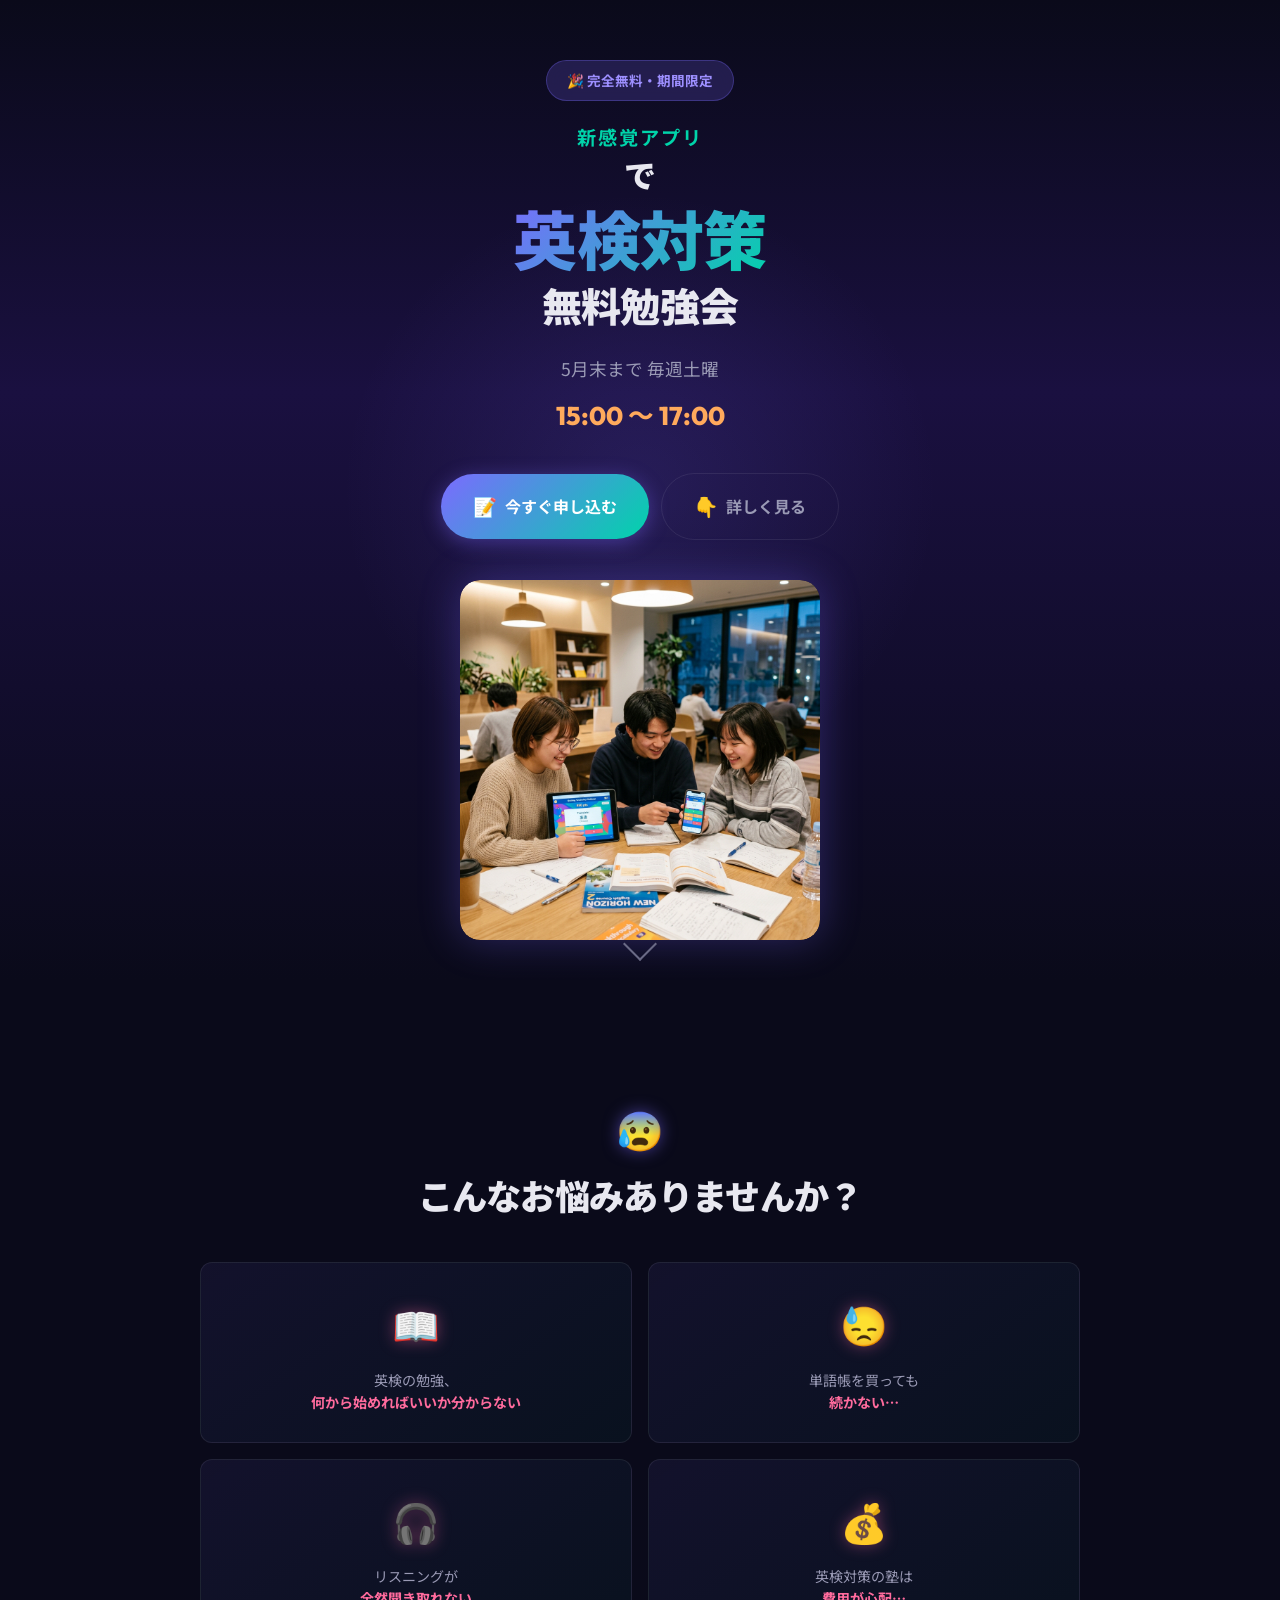
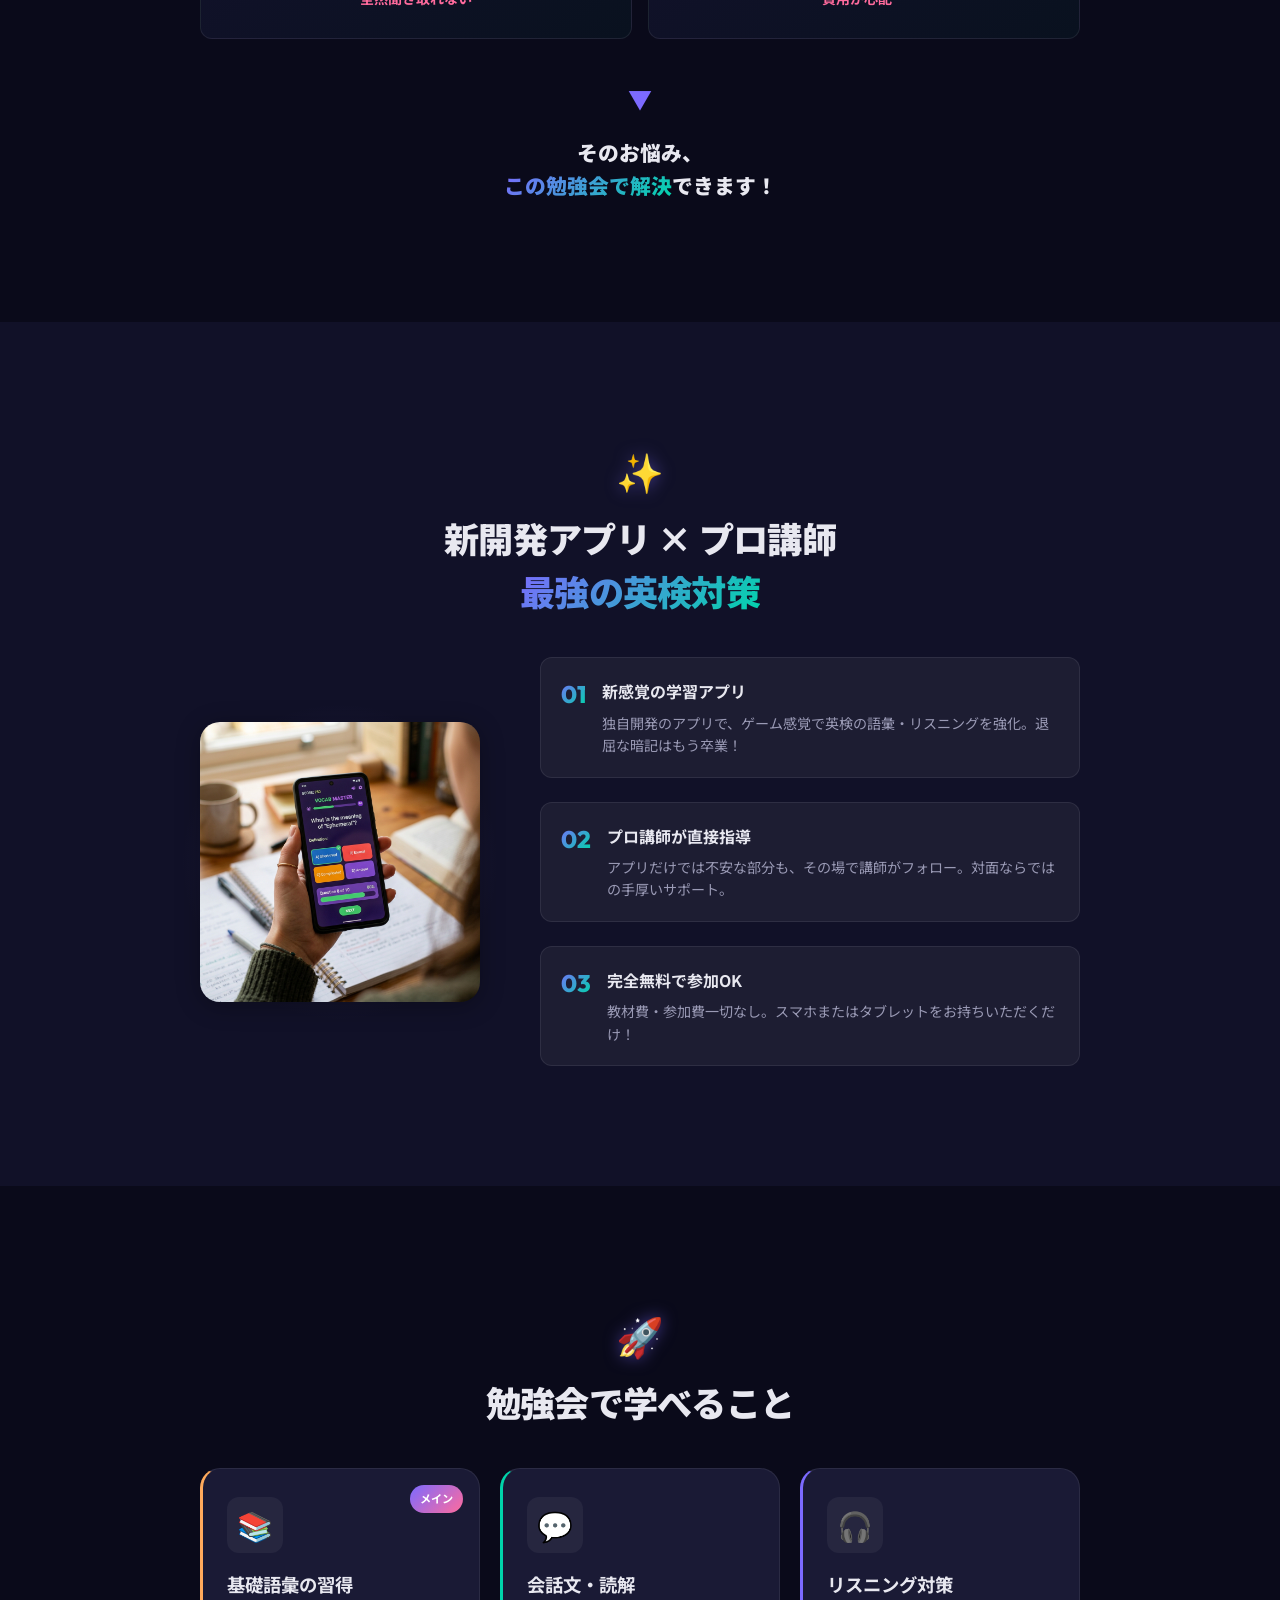
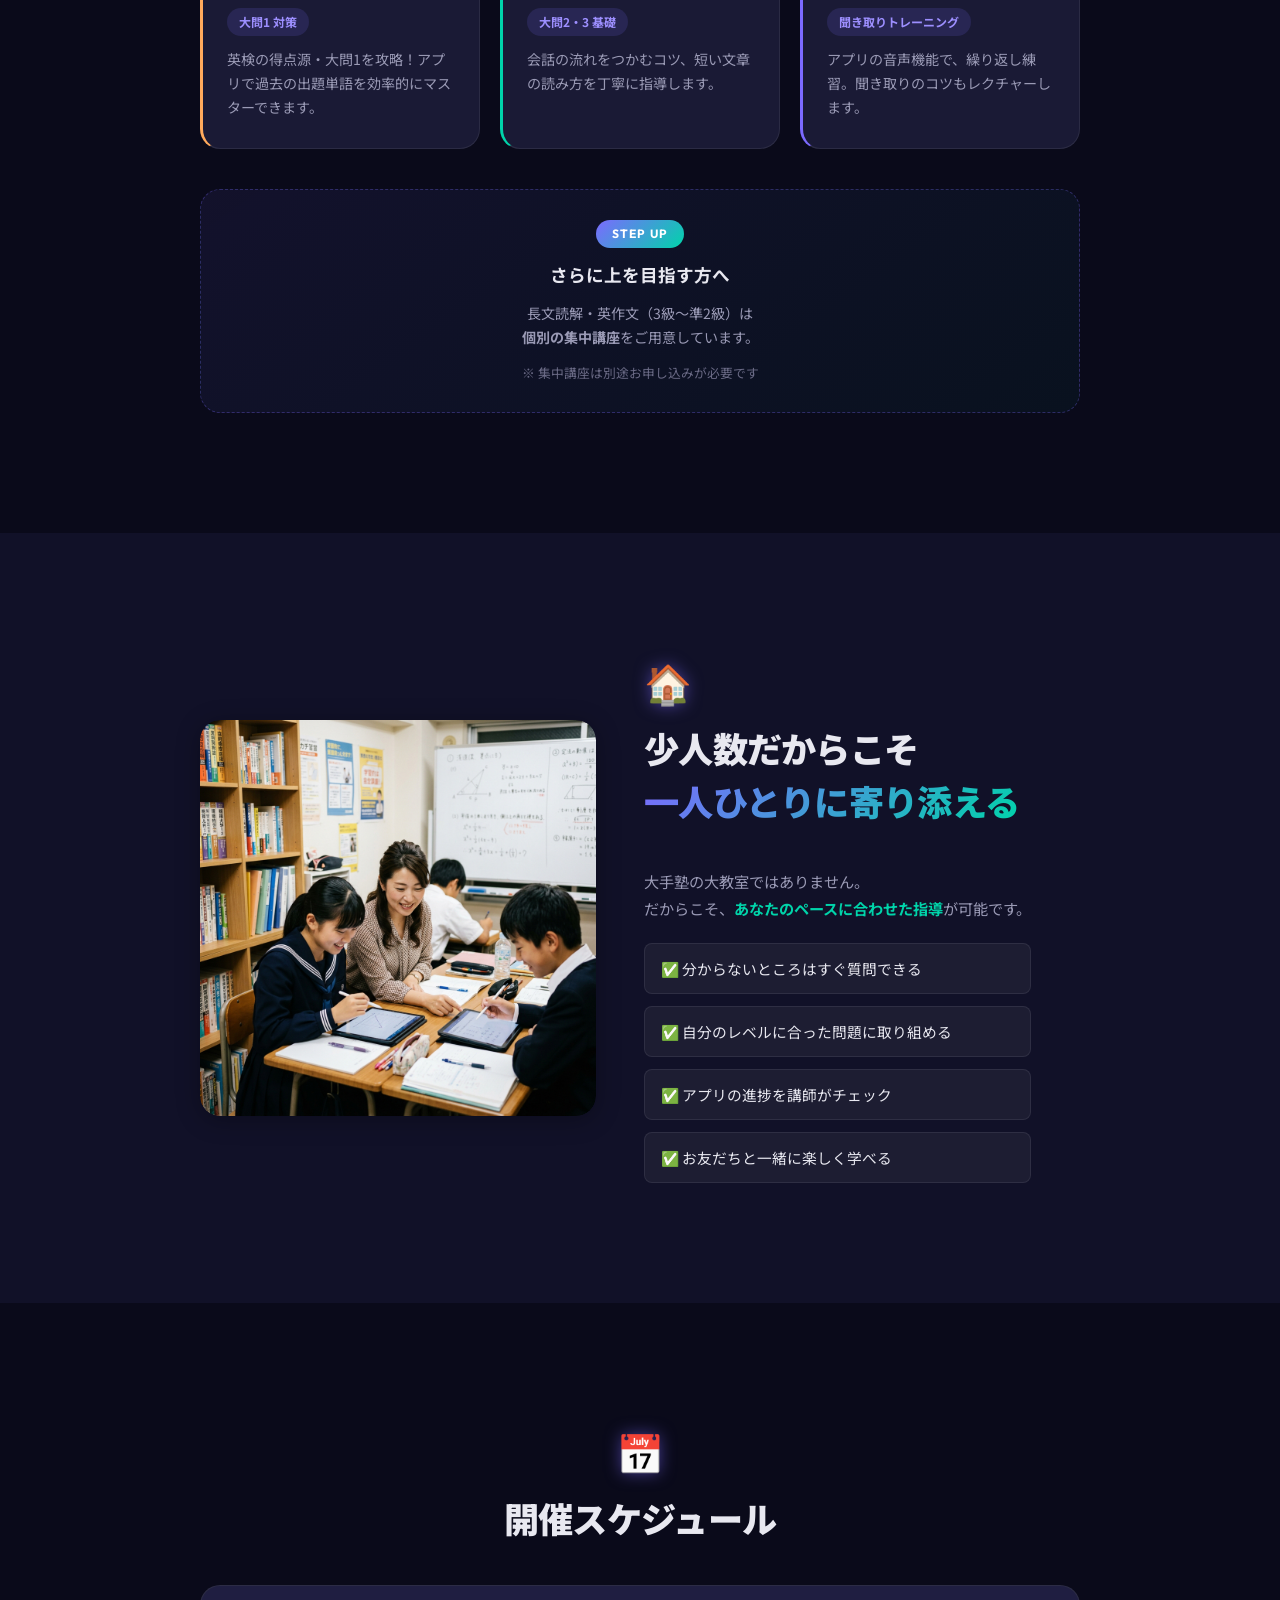
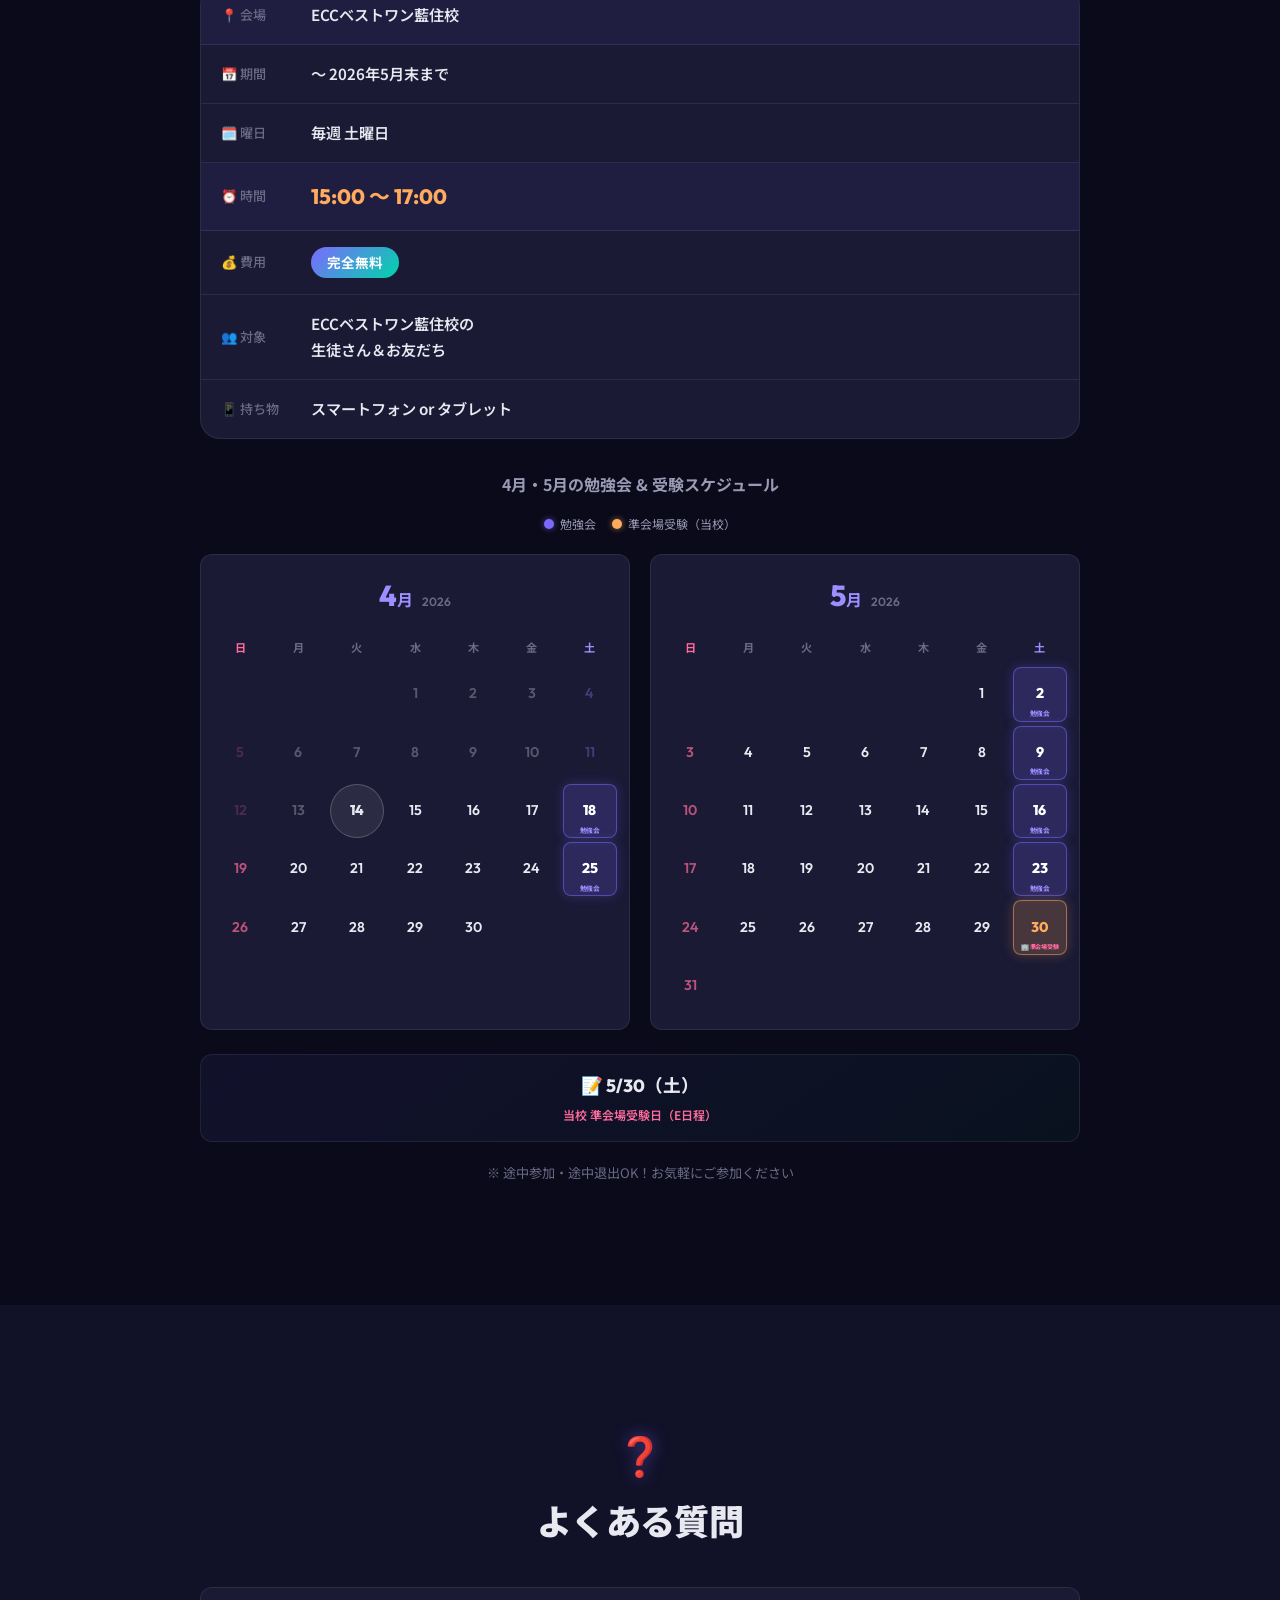
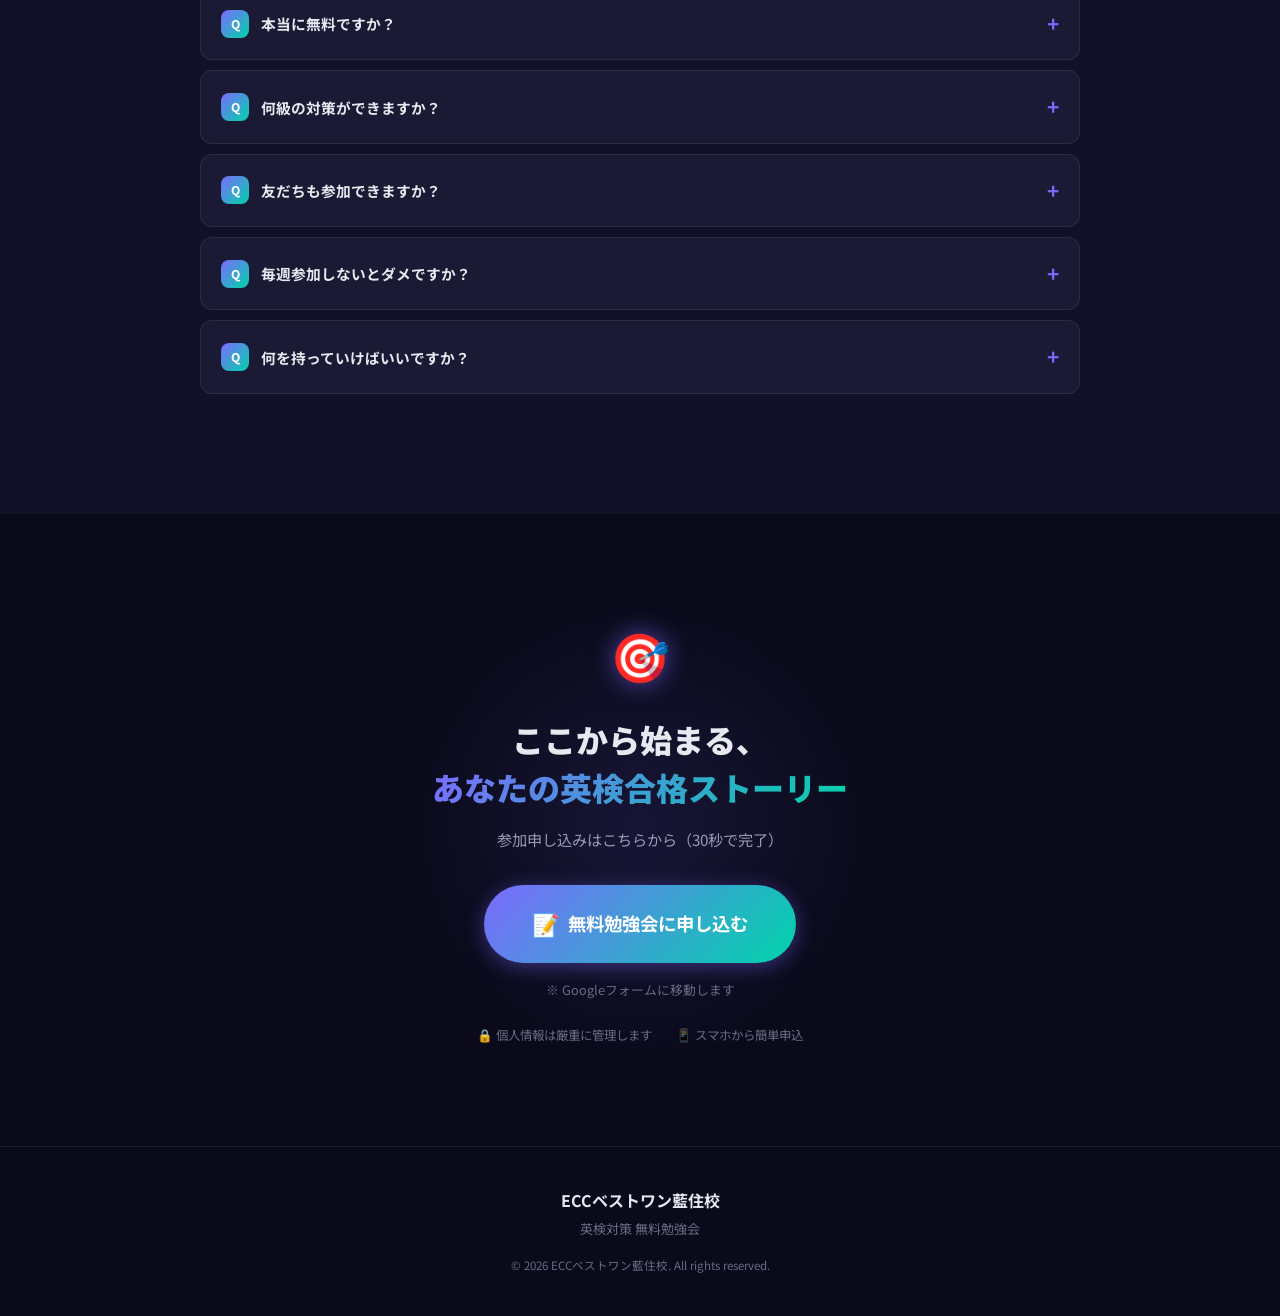
==== index.html @ 1dc9da8b "Add files via upload" ====
<!DOCTYPE html>
<html lang="ja">
<head>
    <meta charset="UTF-8">
    <meta name="viewport" content="width=device-width, initial-scale=1.0">
    <title>英検対策 無料勉強会｜ECCベストワン藍住校</title>
    <meta name="description" content="新感覚アプリで英検対策！5月末まで毎週土曜15:00〜17:00、完全無料の勉強会を開催。ECCベストワン藍住校の生徒さん＆お友だち対象。">
    <link rel="preconnect" href="https://fonts.googleapis.com">
    <link rel="preconnect" href="https://fonts.gstatic.com" crossorigin>
    <link href="https://fonts.googleapis.com/css2?family=Noto+Sans+JP:wght@400;500;700;900&family=Outfit:wght@400;600;700;800&display=swap" rel="stylesheet">
    <link rel="stylesheet" href="style.css">
</head>
<body>
    <!-- Floating particles background -->
    <div class="particles" id="particles"></div>

    <!-- ===== HERO SECTION ===== -->
    <header class="hero" id="hero">
        <div class="hero__badge animate-fade-in">🎉 完全無料・期間限定</div>
        <h1 class="hero__title animate-fade-in-up">
            <span class="hero__title-accent">新感覚アプリ</span>で<br>
            <span class="hero__title-main">英検対策</span><br>
            <span class="hero__title-sub">無料勉強会</span>
        </h1>
        <p class="hero__subtitle animate-fade-in-up delay-1">
            5月末まで 毎週土曜<br>
            <span class="hero__time">15:00 〜 17:00</span>
        </p>
        <div class="hero__cta animate-fade-in-up delay-2">
            <a href="#apply" class="btn btn--primary btn--glow">
                <span class="btn__icon">📝</span>
                今すぐ申し込む
            </a>
            <a href="#about" class="btn btn--ghost">
                <span class="btn__icon">👇</span>
                詳しく見る
            </a>
        </div>
        <div class="hero__image animate-fade-in-up delay-3">
            <img src="images/hero.png" alt="英検対策勉強会のイメージ" loading="eager">
        </div>
        <div class="hero__scroll-hint">
            <div class="scroll-arrow"></div>
        </div>
    </header>

    <!-- ===== PAIN POINTS ===== -->
    <section class="pain" id="pain">
        <div class="container">
            <h2 class="section-title">
                <span class="section-title__emoji">😰</span>
                こんなお悩み<br class="sp-only">ありませんか？
            </h2>
            <div class="pain__grid">
                <div class="pain__card">
                    <div class="pain__icon">📖</div>
                    <p>英検の勉強、<br><strong>何から始めればいいか分からない</strong></p>
                </div>
                <div class="pain__card">
                    <div class="pain__icon">😓</div>
                    <p>単語帳を買っても<br><strong>続かない…</strong></p>
                </div>
                <div class="pain__card">
                    <div class="pain__icon">🎧</div>
                    <p>リスニングが<br><strong>全然聞き取れない</strong></p>
                </div>
                <div class="pain__card">
                    <div class="pain__icon">💰</div>
                    <p>英検対策の塾は<br><strong>費用が心配…</strong></p>
                </div>
            </div>
            <div class="pain__answer">
                <div class="pain__arrow">▼</div>
                <p class="pain__answer-text">
                    そのお悩み、<br>
                    <span class="gradient-text">この勉強会で解決</span>できます！
                </p>
            </div>
        </div>
    </section>

    <!-- ===== ABOUT ===== -->
    <section class="about" id="about">
        <div class="container">
            <h2 class="section-title">
                <span class="section-title__emoji">✨</span>
                新開発アプリ × プロ講師<br>
                <span class="section-title__accent">最強の英検対策</span>
            </h2>
            <div class="about__showcase">
                <div class="about__app-image">
                    <img src="images/app-mockup.png" alt="英検対策アプリの画面" loading="lazy">
                    <div class="about__app-glow"></div>
                </div>
                <div class="about__description">
                    <div class="about__point">
                        <div class="about__point-number">01</div>
                        <div>
                            <h3>新感覚の学習アプリ</h3>
                            <p>独自開発のアプリで、ゲーム感覚で英検の語彙・リスニングを強化。退屈な暗記はもう卒業！</p>
                        </div>
                    </div>
                    <div class="about__point">
                        <div class="about__point-number">02</div>
                        <div>
                            <h3>プロ講師が直接指導</h3>
                            <p>アプリだけでは不安な部分も、その場で講師がフォロー。対面ならではの手厚いサポート。</p>
                        </div>
                    </div>
                    <div class="about__point">
                        <div class="about__point-number">03</div>
                        <div>
                            <h3>完全無料で参加OK</h3>
                            <p>教材費・参加費一切なし。スマホまたはタブレットをお持ちいただくだけ！</p>
                        </div>
                    </div>
                </div>
            </div>
        </div>
    </section>

    <!-- ===== FEATURES ===== -->
    <section class="features" id="features">
        <div class="container">
            <h2 class="section-title">
                <span class="section-title__emoji">🚀</span>
                勉強会で学べること
            </h2>
            <div class="features__grid">
                <div class="feature-card feature-card--vocab">
                    <div class="feature-card__icon-wrap">
                        <div class="feature-card__icon">📚</div>
                    </div>
                    <h3 class="feature-card__title">基礎語彙の習得</h3>
                    <p class="feature-card__tag">大問1 対策</p>
                    <p class="feature-card__desc">英検の得点源・大問1を攻略！アプリで過去の出題単語を効率的にマスターできます。</p>
                    <div class="feature-card__badge">メイン</div>
                </div>
                <div class="feature-card feature-card--reading">
                    <div class="feature-card__icon-wrap">
                        <div class="feature-card__icon">💬</div>
                    </div>
                    <h3 class="feature-card__title">会話文・読解</h3>
                    <p class="feature-card__tag">大問2・3 基礎</p>
                    <p class="feature-card__desc">会話の流れをつかむコツ、短い文章の読み方を丁寧に指導します。</p>
                </div>
                <div class="feature-card feature-card--listening">
                    <div class="feature-card__icon-wrap">
                        <div class="feature-card__icon">🎧</div>
                    </div>
                    <h3 class="feature-card__title">リスニング対策</h3>
                    <p class="feature-card__tag">聞き取りトレーニング</p>
                    <p class="feature-card__desc">アプリの音声機能で、繰り返し練習。聞き取りのコツもレクチャーします。</p>
                </div>
            </div>

            <!-- 集中講座 -->
            <div class="features__advanced">
                <div class="features__advanced-inner">
                    <div class="features__advanced-badge">STEP UP</div>
                    <h3>さらに上を目指す方へ</h3>
                    <p>長文読解・英作文（3級〜準2級）は<br>
                    <strong>個別の集中講座</strong>をご用意しています。</p>
                    <p class="features__advanced-note">※ 集中講座は別途お申し込みが必要です</p>
                </div>
            </div>
        </div>
    </section>

    <!-- ===== CLASSROOM ===== -->
    <section class="classroom" id="classroom">
        <div class="container">
            <div class="classroom__inner">
                <div class="classroom__image">
                    <img src="images/classroom.png" alt="教室のイメージ" loading="lazy">
                </div>
                <div class="classroom__content">
                    <h2 class="section-title section-title--left">
                        <span class="section-title__emoji">🏠</span>
                        少人数だからこそ<br>
                        <span class="section-title__accent">一人ひとりに寄り添える</span>
                    </h2>
                    <p class="classroom__text">
                        大手塾の大教室ではありません。<br>
                        だからこそ、<strong>あなたのペースに合わせた指導</strong>が可能です。
                    </p>
                    <ul class="classroom__list">
                        <li>✅ 分からないところはすぐ質問できる</li>
                        <li>✅ 自分のレベルに合った問題に取り組める</li>
                        <li>✅ アプリの進捗を講師がチェック</li>
                        <li>✅ お友だちと一緒に楽しく学べる</li>
                    </ul>
                </div>
            </div>
        </div>
    </section>

    <!-- ===== SCHEDULE ===== -->
    <section class="schedule" id="schedule">
        <div class="container">
            <h2 class="section-title">
                <span class="section-title__emoji">📅</span>
                開催スケジュール
            </h2>
            <div class="schedule__card">
                <div class="schedule__row schedule__row--highlight">
                    <div class="schedule__label">📍 会場</div>
                    <div class="schedule__value">ECCベストワン藍住校</div>
                </div>
                <div class="schedule__row">
                    <div class="schedule__label">📅 期間</div>
                    <div class="schedule__value">〜 2026年5月末まで</div>
                </div>
                <div class="schedule__row">
                    <div class="schedule__label">🗓️ 曜日</div>
                    <div class="schedule__value">毎週 土曜日</div>
                </div>
                <div class="schedule__row schedule__row--highlight">
                    <div class="schedule__label">⏰ 時間</div>
                    <div class="schedule__value schedule__value--big">15:00 〜 17:00</div>
                </div>
                <div class="schedule__row">
                    <div class="schedule__label">💰 費用</div>
                    <div class="schedule__value">
                        <span class="schedule__free">完全無料</span>
                    </div>
                </div>
                <div class="schedule__row">
                    <div class="schedule__label">👥 対象</div>
                    <div class="schedule__value">ECCベストワン藍住校の<br>生徒さん＆お友だち</div>
                </div>
                <div class="schedule__row">
                    <div class="schedule__label">📱 持ち物</div>
                    <div class="schedule__value">スマートフォン or タブレット</div>
                </div>
            </div>

            <!-- Calendar visual - Full calendar -->
            <div class="schedule__calendar">
                <h3 class="schedule__calendar-title">4月・5月の勉強会 & 受験スケジュール</h3>

                <!-- Legend -->
                <div class="cal-legend">
                    <span class="cal-legend__item"><span class="cal-legend__dot cal-legend__dot--session"></span>勉強会</span>
                    <span class="cal-legend__item"><span class="cal-legend__dot cal-legend__dot--exam-venue"></span>準会場受験（当校）</span>
                </div>

                <div class="schedule__months">
                    <!-- ===== APRIL 2026 ===== (Starts on Wednesday) -->
                    <div class="schedule__month">
                        <div class="schedule__month-name">4<span class="schedule__month-sub">月</span> <span class="schedule__month-year">2026</span></div>
                        <div class="cal-grid">
                            <div class="cal-head cal-head--sun">日</div>
                            <div class="cal-head">月</div>
                            <div class="cal-head">火</div>
                            <div class="cal-head">水</div>
                            <div class="cal-head">木</div>
                            <div class="cal-head">金</div>
                            <div class="cal-head cal-head--sat">土</div>
                            <!-- Row 1: starts Wed -->
                            <div class="cal-day cal-day--empty"></div>
                            <div class="cal-day cal-day--empty"></div>
                            <div class="cal-day cal-day--empty"></div>
                            <div class="cal-day cal-day--past">1</div>
                            <div class="cal-day cal-day--past">2</div>
                            <div class="cal-day cal-day--past">3</div>
                            <div class="cal-day cal-day--sat cal-day--past">4</div>
                            <!-- Row 2 -->
                            <div class="cal-day cal-day--sun cal-day--past">5</div>
                            <div class="cal-day cal-day--past">6</div>
                            <div class="cal-day cal-day--past">7</div>
                            <div class="cal-day cal-day--past">8</div>
                            <div class="cal-day cal-day--past">9</div>
                            <div class="cal-day cal-day--past">10</div>
                            <div class="cal-day cal-day--sat cal-day--past">11</div>
                            <!-- Row 3 -->
                            <div class="cal-day cal-day--sun cal-day--past">12</div>
                            <div class="cal-day cal-day--past">13</div>
                            <div class="cal-day cal-day--today">14</div>
                            <div class="cal-day">15</div>
                            <div class="cal-day">16</div>
                            <div class="cal-day">17</div>
                            <div class="cal-day cal-day--sat cal-day--session">18
                                <span class="cal-label">勉強会</span>
                            </div>
                            <!-- Row 4 -->
                            <div class="cal-day cal-day--sun">19</div>
                            <div class="cal-day">20</div>
                            <div class="cal-day">21</div>
                            <div class="cal-day">22</div>
                            <div class="cal-day">23</div>
                            <div class="cal-day">24</div>
                            <div class="cal-day cal-day--sat cal-day--session">25
                                <span class="cal-label">勉強会</span>
                            </div>
                            <!-- Row 5 -->
                            <div class="cal-day cal-day--sun">26</div>
                            <div class="cal-day">27</div>
                            <div class="cal-day">28</div>
                            <div class="cal-day">29</div>
                            <div class="cal-day">30</div>
                            <div class="cal-day cal-day--empty"></div>
                            <div class="cal-day cal-day--empty"></div>
                        </div>
                    </div>

                    <!-- ===== MAY 2026 ===== (Starts on Friday) -->
                    <div class="schedule__month">
                        <div class="schedule__month-name">5<span class="schedule__month-sub">月</span> <span class="schedule__month-year">2026</span></div>
                        <div class="cal-grid">
                            <div class="cal-head cal-head--sun">日</div>
                            <div class="cal-head">月</div>
                            <div class="cal-head">火</div>
                            <div class="cal-head">水</div>
                            <div class="cal-head">木</div>
                            <div class="cal-head">金</div>
                            <div class="cal-head cal-head--sat">土</div>
                            <!-- Row 1: starts Fri -->
                            <div class="cal-day cal-day--empty"></div>
                            <div class="cal-day cal-day--empty"></div>
                            <div class="cal-day cal-day--empty"></div>
                            <div class="cal-day cal-day--empty"></div>
                            <div class="cal-day cal-day--empty"></div>
                            <div class="cal-day">1</div>
                            <div class="cal-day cal-day--sat cal-day--session">2
                                <span class="cal-label">勉強会</span>
                            </div>
                            <!-- Row 2 -->
                            <div class="cal-day cal-day--sun">3</div>
                            <div class="cal-day">4</div>
                            <div class="cal-day">5</div>
                            <div class="cal-day">6</div>
                            <div class="cal-day">7</div>
                            <div class="cal-day">8</div>
                            <div class="cal-day cal-day--sat cal-day--session">9
                                <span class="cal-label">勉強会</span>
                            </div>
                            <!-- Row 3 -->
                            <div class="cal-day cal-day--sun">10</div>
                            <div class="cal-day">11</div>
                            <div class="cal-day">12</div>
                            <div class="cal-day">13</div>
                            <div class="cal-day">14</div>
                            <div class="cal-day">15</div>
                            <div class="cal-day cal-day--sat cal-day--session">16
                                <span class="cal-label">勉強会</span>
                            </div>
                            <!-- Row 4 -->
                            <div class="cal-day cal-day--sun">17</div>
                            <div class="cal-day">18</div>
                            <div class="cal-day">19</div>
                            <div class="cal-day">20</div>
                            <div class="cal-day">21</div>
                            <div class="cal-day">22</div>
                            <div class="cal-day cal-day--sat cal-day--session">23
                                <span class="cal-label">勉強会</span>
                            </div>
                            <!-- Row 5 -->
                            <div class="cal-day cal-day--sun">24</div>
                            <div class="cal-day">25</div>
                            <div class="cal-day">26</div>
                            <div class="cal-day">27</div>
                            <div class="cal-day">28</div>
                            <div class="cal-day">29</div>
                            <div class="cal-day cal-day--sat cal-day--exam-venue">30
                                <span class="cal-label cal-label--exam">🏢 準会場受験</span>
                            </div>
                            <!-- Row 6 -->
                            <div class="cal-day cal-day--sun">31</div>
                            <div class="cal-day cal-day--empty"></div>
                            <div class="cal-day cal-day--empty"></div>
                            <div class="cal-day cal-day--empty"></div>
                            <div class="cal-day cal-day--empty"></div>
                            <div class="cal-day cal-day--empty"></div>
                            <div class="cal-day cal-day--empty"></div>
                        </div>
                    </div>
                </div>

                <div class="schedule__exam-info">
                    <div class="schedule__exam-item">
                        <span class="schedule__exam-date">📝 5/30（土）</span>
                        <span class="schedule__exam-type">当校 準会場受験日（E日程）</span>
                    </div>
                </div>

                <p class="schedule__note">※ 途中参加・途中退出OK！お気軽にご参加ください</p>
            </div>
        </div>
    </section>

    <!-- ===== FAQ ===== -->
    <section class="faq" id="faq">
        <div class="container">
            <h2 class="section-title">
                <span class="section-title__emoji">❓</span>
                よくある質問
            </h2>
            <div class="faq__list">
                <details class="faq__item">
                    <summary class="faq__question">
                        <span class="faq__q">Q</span>
                        本当に無料ですか？
                    </summary>
                    <div class="faq__answer">
                        <span class="faq__a">A</span>
                        はい、完全無料です。教材費・参加費は一切かかりません。アプリも無料でご利用いただけます。
                    </div>
                </details>
                <details class="faq__item">
                    <summary class="faq__question">
                        <span class="faq__q">Q</span>
                        何級の対策ができますか？
                    </summary>
                    <div class="faq__answer">
                        <span class="faq__a">A</span>
                        5級〜準2級の大問1（語彙問題）、会話文読解、リスニングを中心に対策します。長文読解・英作文（3級〜準2級）は別途集中講座をご用意しています。
                    </div>
                </details>
                <details class="faq__item">
                    <summary class="faq__question">
                        <span class="faq__q">Q</span>
                        友だちも参加できますか？
                    </summary>
                    <div class="faq__answer">
                        <span class="faq__a">A</span>
                        もちろんです！ECCベストワン藍住校の生徒さんのお友だちであれば、塾生でなくても参加OKです。お誘い合わせの上、ぜひお越しください。
                    </div>
                </details>
                <details class="faq__item">
                    <summary class="faq__question">
                        <span class="faq__q">Q</span>
                        毎週参加しないとダメですか？
                    </summary>
                    <div class="faq__answer">
                        <span class="faq__a">A</span>
                        いいえ、出られる日だけの参加でOKです。途中参加・途中退出も自由です。
                    </div>
                </details>
                <details class="faq__item">
                    <summary class="faq__question">
                        <span class="faq__q">Q</span>
                        何を持っていけばいいですか？
                    </summary>
                    <div class="faq__answer">
                        <span class="faq__a">A</span>
                        スマートフォンまたはタブレットをお持ちください。筆記用具もあると便利です。
                    </div>
                </details>
            </div>
        </div>
    </section>

    <!-- ===== CTA (APPLY) ===== -->
    <section class="cta" id="apply">
        <div class="container">
            <div class="cta__inner">
                <div class="cta__emoji">🎯</div>
                <h2 class="cta__title">
                    ここから始まる、<br>
                    <span class="gradient-text">あなたの英検合格ストーリー</span>
                </h2>
                <p class="cta__subtitle">参加申し込みはこちらから（30秒で完了）</p>
                <a href="#" class="btn btn--primary btn--large btn--glow" id="apply-btn" onclick="return false;">
                    <span class="btn__icon">📝</span>
                    無料勉強会に申し込む
                </a>
                <p class="cta__note">※ Googleフォームに移動します</p>
                <div class="cta__trust">
                    <span>🔒 個人情報は厳重に管理します</span>
                    <span>📱 スマホから簡単申込</span>
                </div>
            </div>
        </div>
    </section>

    <!-- ===== FOOTER ===== -->
    <footer class="footer">
        <div class="container">
            <div class="footer__brand">ECCベストワン藍住校</div>
            <p class="footer__text">英検対策 無料勉強会</p>
            <p class="footer__copy">&copy; 2026 ECCベストワン藍住校. All rights reserved.</p>
        </div>
    </footer>

    <script src="script.js"></script>
</body>
</html>
---- style.css ----
/* ===== DESIGN TOKENS ===== */
:root {
    /* Colors */
    --color-bg: #0a0a1a;
    --color-bg-alt: #111128;
    --color-bg-card: #1a1a35;
    --color-bg-card-hover: #222250;
    --color-surface: rgba(255, 255, 255, 0.05);
    --color-surface-hover: rgba(255, 255, 255, 0.08);
    --color-border: rgba(255, 255, 255, 0.08);

    --color-primary: #7c6aff;
    --color-primary-light: #9d8fff;
    --color-primary-dark: #5a48cc;
    --color-secondary: #00d4aa;
    --color-secondary-light: #33e6c2;
    --color-accent: #ff6b9d;
    --color-accent-warm: #ffaa5c;

    --color-text: #e8e8f0;
    --color-text-muted: #9a9ab5;
    --color-text-dim: #6a6a85;

    /* Gradients */
    --gradient-primary: linear-gradient(135deg, #7c6aff, #00d4aa);
    --gradient-hero: linear-gradient(180deg, #0a0a1a 0%, #1a1040 40%, #0a0a1a 100%);
    --gradient-card: linear-gradient(145deg, rgba(124, 106, 255, 0.08), rgba(0, 212, 170, 0.04));
    --gradient-glow: linear-gradient(135deg, #7c6aff, #ff6b9d);

    /* Typography */
    --font-primary: 'Noto Sans JP', sans-serif;
    --font-display: 'Outfit', 'Noto Sans JP', sans-serif;

    /* Spacing */
    --section-padding: 80px 0;
    --container-padding: 0 20px;

    /* Radius */
    --radius-sm: 8px;
    --radius-md: 12px;
    --radius-lg: 20px;
    --radius-xl: 28px;
    --radius-full: 9999px;

    /* Shadows */
    --shadow-card: 0 4px 24px rgba(0, 0, 0, 0.3);
    --shadow-glow: 0 0 40px rgba(124, 106, 255, 0.3);
    --shadow-glow-strong: 0 0 60px rgba(124, 106, 255, 0.5);
}

/* ===== RESET & BASE ===== */
*, *::before, *::after {
    box-sizing: border-box;
    margin: 0;
    padding: 0;
}

html {
    scroll-behavior: smooth;
    -webkit-text-size-adjust: 100%;
}

body {
    font-family: var(--font-primary);
    background: var(--color-bg);
    color: var(--color-text);
    line-height: 1.7;
    overflow-x: hidden;
    -webkit-font-smoothing: antialiased;
    -moz-osx-font-smoothing: grayscale;
}

img {
    max-width: 100%;
    height: auto;
    display: block;
}

a {
    text-decoration: none;
    color: inherit;
}

.container {
    max-width: 800px;
    margin: 0 auto;
    padding: var(--container-padding);
}

.sp-only {
    display: inline;
}

/* ===== PARTICLES ===== */
.particles {
    position: fixed;
    top: 0;
    left: 0;
    width: 100%;
    height: 100%;
    pointer-events: none;
    z-index: 0;
    overflow: hidden;
}

.particle {
    position: absolute;
    border-radius: 50%;
    opacity: 0.15;
    animation: float-particle linear infinite;
}

@keyframes float-particle {
    0% {
        transform: translateY(100vh) rotate(0deg);
        opacity: 0;
    }
    10% {
        opacity: 0.15;
    }
    90% {
        opacity: 0.15;
    }
    100% {
        transform: translateY(-10vh) rotate(360deg);
        opacity: 0;
    }
}

/* ===== ANIMATIONS ===== */
.animate-fade-in {
    animation: fadeIn 0.8s ease-out forwards;
}

.animate-fade-in-up {
    opacity: 0;
    animation: fadeInUp 0.8s ease-out forwards;
}

.delay-1 { animation-delay: 0.2s; }
.delay-2 { animation-delay: 0.4s; }
.delay-3 { animation-delay: 0.6s; }

@keyframes fadeIn {
    from { opacity: 0; }
    to { opacity: 1; }
}

@keyframes fadeInUp {
    from {
        opacity: 0;
        transform: translateY(30px);
    }
    to {
        opacity: 1;
        transform: translateY(0);
    }
}

/* Scroll-triggered animations */
.reveal {
    opacity: 0;
    transform: translateY(40px);
    transition: opacity 0.7s ease, transform 0.7s ease;
}

.reveal.visible {
    opacity: 1;
    transform: translateY(0);
}

/* ===== GRADIENT TEXT ===== */
.gradient-text {
    background: var(--gradient-primary);
    -webkit-background-clip: text;
    -webkit-text-fill-color: transparent;
    background-clip: text;
}

/* ===== SECTION TITLE ===== */
.section-title {
    font-family: var(--font-primary);
    font-size: 1.6rem;
    font-weight: 900;
    text-align: center;
    line-height: 1.5;
    margin-bottom: 40px;
    letter-spacing: -0.02em;
}

.section-title--left {
    text-align: left;
}

.section-title__emoji {
    display: block;
    font-size: 2.4rem;
    margin-bottom: 12px;
    filter: drop-shadow(0 0 8px rgba(124, 106, 255, 0.5));
}

.section-title__accent {
    background: var(--gradient-primary);
    -webkit-background-clip: text;
    -webkit-text-fill-color: transparent;
    background-clip: text;
}

/* ===== BUTTONS ===== */
.btn {
    display: inline-flex;
    align-items: center;
    justify-content: center;
    gap: 8px;
    padding: 16px 32px;
    border-radius: var(--radius-full);
    font-family: var(--font-primary);
    font-weight: 700;
    font-size: 1rem;
    cursor: pointer;
    transition: all 0.3s ease;
    border: none;
    position: relative;
    overflow: hidden;
}

.btn--primary {
    background: var(--gradient-primary);
    color: #fff;
    box-shadow: 0 4px 20px rgba(124, 106, 255, 0.4);
}

.btn--primary:hover {
    transform: translateY(-2px);
    box-shadow: var(--shadow-glow-strong);
}

.btn--primary:active {
    transform: translateY(0);
}

.btn--ghost {
    background: transparent;
    color: var(--color-text-muted);
    border: 1px solid var(--color-border);
}

.btn--ghost:hover {
    background: var(--color-surface-hover);
    color: var(--color-text);
    border-color: rgba(255, 255, 255, 0.2);
}

.btn--large {
    padding: 20px 48px;
    font-size: 1.15rem;
}

.btn--glow::before {
    content: '';
    position: absolute;
    top: -2px;
    left: -2px;
    right: -2px;
    bottom: -2px;
    background: var(--gradient-glow);
    border-radius: var(--radius-full);
    z-index: -1;
    opacity: 0;
    transition: opacity 0.3s ease;
    filter: blur(12px);
}

.btn--glow:hover::before {
    opacity: 1;
}

.btn__icon {
    font-size: 1.2em;
}

/* ===== HERO ===== */
.hero {
    position: relative;
    min-height: 100vh;
    display: flex;
    flex-direction: column;
    align-items: center;
    justify-content: center;
    text-align: center;
    padding: 60px 20px 40px;
    background: var(--gradient-hero);
    z-index: 1;
    overflow: hidden;
}

.hero::before {
    content: '';
    position: absolute;
    top: 50%;
    left: 50%;
    transform: translate(-50%, -50%);
    width: 600px;
    height: 600px;
    background: radial-gradient(circle, rgba(124, 106, 255, 0.15), transparent 70%);
    z-index: -1;
}

.hero__badge {
    display: inline-block;
    background: rgba(124, 106, 255, 0.2);
    border: 1px solid rgba(124, 106, 255, 0.3);
    color: var(--color-primary-light);
    padding: 8px 20px;
    border-radius: var(--radius-full);
    font-size: 0.85rem;
    font-weight: 700;
    margin-bottom: 24px;
    backdrop-filter: blur(10px);
}

.hero__title {
    font-family: var(--font-primary);
    font-weight: 900;
    line-height: 1.3;
    margin-bottom: 20px;
    letter-spacing: -0.02em;
}

.hero__title-accent {
    font-size: 1rem;
    display: block;
    color: var(--color-secondary);
    font-weight: 700;
    letter-spacing: 0.1em;
    margin-bottom: 4px;
}

.hero__title-main {
    font-size: 3rem;
    background: var(--gradient-primary);
    -webkit-background-clip: text;
    -webkit-text-fill-color: transparent;
    background-clip: text;
}

.hero__title-sub {
    font-size: 2rem;
    color: var(--color-text);
}

.hero__subtitle {
    font-size: 1.1rem;
    color: var(--color-text-muted);
    margin-bottom: 32px;
    line-height: 2;
}

.hero__time {
    font-family: var(--font-display);
    font-size: 1.6rem;
    font-weight: 800;
    color: var(--color-accent-warm);
    display: block;
    margin-top: 4px;
}

.hero__cta {
    display: flex;
    flex-direction: column;
    gap: 12px;
    align-items: center;
    margin-bottom: 40px;
}

.hero__image {
    max-width: 360px;
    margin: 0 auto;
    border-radius: var(--radius-lg);
    overflow: hidden;
    box-shadow: var(--shadow-glow);
}

.hero__image img {
    border-radius: var(--radius-lg);
}

.hero__scroll-hint {
    position: absolute;
    bottom: 24px;
    left: 50%;
    transform: translateX(-50%);
}

.scroll-arrow {
    width: 24px;
    height: 24px;
    border-right: 2px solid var(--color-text-dim);
    border-bottom: 2px solid var(--color-text-dim);
    transform: rotate(45deg);
    animation: bounce 2s ease-in-out infinite;
}

@keyframes bounce {
    0%, 100% { transform: rotate(45deg) translateY(0); opacity: 0.3; }
    50% { transform: rotate(45deg) translateY(8px); opacity: 0.8; }
}

/* ===== PAIN POINTS ===== */
.pain {
    padding: var(--section-padding);
    position: relative;
    z-index: 1;
}

.pain__grid {
    display: grid;
    grid-template-columns: 1fr 1fr;
    gap: 12px;
    margin-bottom: 40px;
}

.pain__card {
    background: var(--gradient-card);
    border: 1px solid var(--color-border);
    border-radius: var(--radius-md);
    padding: 24px 16px;
    text-align: center;
    transition: transform 0.3s ease, border-color 0.3s ease;
}

.pain__card:hover {
    transform: translateY(-4px);
    border-color: rgba(255, 107, 157, 0.3);
}

.pain__icon {
    font-size: 2.4rem;
    margin-bottom: 12px;
    filter: drop-shadow(0 0 8px rgba(255, 107, 157, 0.4));
}

.pain__card p {
    font-size: 0.88rem;
    line-height: 1.6;
    color: var(--color-text-muted);
}

.pain__card strong {
    color: var(--color-accent);
    font-weight: 700;
}

.pain__answer {
    text-align: center;
}

.pain__arrow {
    font-size: 1.5rem;
    color: var(--color-primary);
    animation: bounce-down 1.5s ease-in-out infinite;
    margin-bottom: 16px;
}

@keyframes bounce-down {
    0%, 100% { transform: translateY(0); }
    50% { transform: translateY(8px); }
}

.pain__answer-text {
    font-size: 1.3rem;
    font-weight: 900;
    line-height: 1.6;
}

/* ===== ABOUT ===== */
.about {
    padding: var(--section-padding);
    background: var(--color-bg-alt);
    position: relative;
    z-index: 1;
}

.about__showcase {
    display: flex;
    flex-direction: column;
    gap: 40px;
    align-items: center;
}

.about__app-image {
    position: relative;
    max-width: 280px;
    margin: 0 auto;
}

.about__app-image img {
    border-radius: var(--radius-lg);
    box-shadow: var(--shadow-card);
}

.about__app-glow {
    position: absolute;
    inset: -20px;
    background: radial-gradient(circle, rgba(124, 106, 255, 0.2), transparent 70%);
    z-index: -1;
    border-radius: 50%;
    animation: pulse-glow 3s ease-in-out infinite;
}

@keyframes pulse-glow {
    0%, 100% { opacity: 0.5; transform: scale(1); }
    50% { opacity: 1; transform: scale(1.05); }
}

.about__description {
    display: flex;
    flex-direction: column;
    gap: 24px;
}

.about__point {
    display: flex;
    gap: 16px;
    align-items: flex-start;
    padding: 20px;
    background: var(--color-surface);
    border-radius: var(--radius-md);
    border: 1px solid var(--color-border);
    transition: transform 0.3s ease, border-color 0.3s ease;
}

.about__point:hover {
    transform: translateX(4px);
    border-color: rgba(124, 106, 255, 0.3);
}

.about__point-number {
    font-family: var(--font-display);
    font-size: 1.5rem;
    font-weight: 800;
    background: var(--gradient-primary);
    -webkit-background-clip: text;
    -webkit-text-fill-color: transparent;
    background-clip: text;
    flex-shrink: 0;
    line-height: 1;
    padding-top: 4px;
}

.about__point h3 {
    font-size: 1rem;
    font-weight: 700;
    margin-bottom: 6px;
    color: var(--color-text);
}

.about__point p {
    font-size: 0.88rem;
    color: var(--color-text-muted);
    line-height: 1.6;
}

/* ===== FEATURES ===== */
.features {
    padding: var(--section-padding);
    position: relative;
    z-index: 1;
}

.features__grid {
    display: flex;
    flex-direction: column;
    gap: 16px;
    margin-bottom: 40px;
}

.feature-card {
    background: var(--color-bg-card);
    border: 1px solid var(--color-border);
    border-radius: var(--radius-lg);
    padding: 28px 24px;
    position: relative;
    overflow: hidden;
    transition: transform 0.3s ease, box-shadow 0.3s ease;
}

.feature-card:hover {
    transform: translateY(-4px);
    box-shadow: var(--shadow-glow);
}

.feature-card--vocab { border-left: 3px solid var(--color-accent-warm); }
.feature-card--reading { border-left: 3px solid var(--color-secondary); }
.feature-card--listening { border-left: 3px solid var(--color-primary); }

.feature-card__icon-wrap {
    width: 56px;
    height: 56px;
    background: var(--color-surface);
    border-radius: var(--radius-md);
    display: flex;
    align-items: center;
    justify-content: center;
    margin-bottom: 16px;
}

.feature-card__icon {
    font-size: 1.8rem;
}

.feature-card__title {
    font-size: 1.15rem;
    font-weight: 700;
    margin-bottom: 6px;
}

.feature-card__tag {
    display: inline-block;
    font-size: 0.75rem;
    font-weight: 700;
    color: var(--color-primary-light);
    background: rgba(124, 106, 255, 0.15);
    padding: 4px 12px;
    border-radius: var(--radius-full);
    margin-bottom: 12px;
}

.feature-card__desc {
    font-size: 0.88rem;
    color: var(--color-text-muted);
    line-height: 1.7;
}

.feature-card__badge {
    position: absolute;
    top: 16px;
    right: 16px;
    background: var(--gradient-glow);
    color: #fff;
    font-size: 0.7rem;
    font-weight: 700;
    padding: 4px 10px;
    border-radius: var(--radius-full);
}

/* Advanced section */
.features__advanced {
    background: var(--gradient-card);
    border: 1px dashed rgba(124, 106, 255, 0.3);
    border-radius: var(--radius-lg);
    overflow: hidden;
}

.features__advanced-inner {
    padding: 28px 24px;
    text-align: center;
}

.features__advanced-badge {
    display: inline-block;
    background: var(--gradient-primary);
    color: #fff;
    font-family: var(--font-display);
    font-size: 0.75rem;
    font-weight: 700;
    padding: 4px 16px;
    border-radius: var(--radius-full);
    margin-bottom: 12px;
    letter-spacing: 0.1em;
}

.features__advanced h3 {
    font-size: 1.1rem;
    font-weight: 700;
    margin-bottom: 12px;
}

.features__advanced p {
    font-size: 0.88rem;
    color: var(--color-text-muted);
    line-height: 1.7;
}

.features__advanced-note {
    font-size: 0.8rem !important;
    color: var(--color-text-dim) !important;
    margin-top: 12px;
}

/* ===== CLASSROOM ===== */
.classroom {
    padding: var(--section-padding);
    background: var(--color-bg-alt);
    position: relative;
    z-index: 1;
}

.classroom__inner {
    display: flex;
    flex-direction: column;
    gap: 32px;
}

.classroom__image {
    border-radius: var(--radius-lg);
    overflow: hidden;
    box-shadow: var(--shadow-card);
}

.classroom__image img {
    border-radius: var(--radius-lg);
    width: 100%;
}

.classroom__text {
    font-size: 0.95rem;
    color: var(--color-text-muted);
    line-height: 1.8;
    margin-bottom: 20px;
}

.classroom__text strong {
    color: var(--color-secondary);
}

.classroom__list {
    list-style: none;
    display: flex;
    flex-direction: column;
    gap: 12px;
}

.classroom__list li {
    font-size: 0.92rem;
    padding: 12px 16px;
    background: var(--color-surface);
    border-radius: var(--radius-sm);
    border: 1px solid var(--color-border);
    transition: transform 0.2s ease;
}

.classroom__list li:hover {
    transform: translateX(4px);
}

/* ===== SCHEDULE ===== */
.schedule {
    padding: var(--section-padding);
    position: relative;
    z-index: 1;
}

.schedule__card {
    background: var(--color-bg-card);
    border: 1px solid var(--color-border);
    border-radius: var(--radius-lg);
    overflow: hidden;
    margin-bottom: 32px;
}

.schedule__row {
    display: flex;
    align-items: center;
    padding: 16px 20px;
    border-bottom: 1px solid var(--color-border);
}

.schedule__row:last-child {
    border-bottom: none;
}

.schedule__row--highlight {
    background: rgba(124, 106, 255, 0.06);
}

.schedule__label {
    width: 90px;
    flex-shrink: 0;
    font-size: 0.82rem;
    color: var(--color-text-dim);
    font-weight: 500;
}

.schedule__value {
    font-size: 0.95rem;
    font-weight: 600;
}

.schedule__value--big {
    font-family: var(--font-display);
    font-size: 1.3rem;
    font-weight: 800;
    color: var(--color-accent-warm);
}

.schedule__free {
    display: inline-block;
    background: var(--gradient-primary);
    color: #fff;
    font-size: 0.85rem;
    font-weight: 700;
    padding: 4px 16px;
    border-radius: var(--radius-full);
}

/* Calendar - Full Grid */
.schedule__calendar {
    text-align: center;
}

.schedule__calendar-title {
    font-size: 1rem;
    font-weight: 700;
    margin-bottom: 16px;
    color: var(--color-text-muted);
}

/* Legend */
.cal-legend {
    display: flex;
    justify-content: center;
    gap: 16px;
    margin-bottom: 20px;
    flex-wrap: wrap;
}

.cal-legend__item {
    display: flex;
    align-items: center;
    gap: 6px;
    font-size: 0.75rem;
    color: var(--color-text-muted);
}

.cal-legend__dot {
    width: 10px;
    height: 10px;
    border-radius: 50%;
}

.cal-legend__dot--session {
    background: var(--color-primary);
    box-shadow: 0 0 6px rgba(124, 106, 255, 0.6);
}

.cal-legend__dot--exam-school {
    background: var(--color-accent);
    box-shadow: 0 0 6px rgba(255, 107, 157, 0.6);
}

.cal-legend__dot--exam-venue {
    background: var(--color-accent-warm);
    box-shadow: 0 0 6px rgba(255, 170, 92, 0.6);
}

.schedule__months {
    display: flex;
    flex-direction: column;
    gap: 20px;
}

.schedule__month {
    background: var(--color-bg-card);
    border: 1px solid var(--color-border);
    border-radius: var(--radius-md);
    padding: 16px 12px;
}

.schedule__month-name {
    font-family: var(--font-display);
    font-size: 1.8rem;
    font-weight: 800;
    color: var(--color-primary-light);
    margin-bottom: 12px;
    text-align: center;
}

.schedule__month-sub {
    font-size: 1rem;
    font-weight: 700;
}

.schedule__month-year {
    font-size: 0.75rem;
    font-weight: 600;
    color: var(--color-text-dim);
    margin-left: 4px;
}

/* Calendar Grid */
.cal-grid {
    display: grid;
    grid-template-columns: repeat(7, 1fr);
    gap: 4px;
}

.cal-head {
    font-size: 0.7rem;
    font-weight: 700;
    color: var(--color-text-dim);
    padding: 6px 0;
    text-align: center;
}

.cal-head--sun {
    color: var(--color-accent);
}

.cal-head--sat {
    color: var(--color-primary-light);
}

/* Day cells */
.cal-day {
    position: relative;
    display: flex;
    flex-direction: column;
    align-items: center;
    justify-content: center;
    aspect-ratio: 1;
    border-radius: var(--radius-sm);
    font-family: var(--font-display);
    font-size: 0.88rem;
    font-weight: 600;
    color: var(--color-text);
    background: transparent;
    transition: all 0.2s ease;
    min-height: 40px;
}

.cal-day--empty {
    visibility: hidden;
}

.cal-day--past {
    opacity: 0.3;
}

.cal-day--sun {
    color: rgba(255, 107, 157, 0.7);
}

.cal-day--sat {
    color: var(--color-primary-light);
}

.cal-day--today {
    background: rgba(255, 255, 255, 0.08);
    border: 1px solid rgba(255, 255, 255, 0.2);
    border-radius: 50%;
    font-weight: 800;
}

/* Session day - purple glow */
.cal-day--session {
    background: rgba(124, 106, 255, 0.2);
    border: 1.5px solid rgba(124, 106, 255, 0.5);
    border-radius: var(--radius-sm);
    color: #fff;
    font-weight: 800;
    box-shadow: 0 0 12px rgba(124, 106, 255, 0.25);
}

.cal-day--session:hover {
    background: rgba(124, 106, 255, 0.3);
    transform: translateY(-2px);
    box-shadow: 0 0 20px rgba(124, 106, 255, 0.4);
}

/* Exam - school (pink) */
.cal-day--exam-school {
    background: rgba(255, 107, 157, 0.2);
    border: 1.5px solid rgba(255, 107, 157, 0.5);
    border-radius: var(--radius-sm);
    color: var(--color-accent);
    font-weight: 800;
    box-shadow: 0 0 12px rgba(255, 107, 157, 0.25);
    animation: pulse-exam 2s ease-in-out infinite;
}

/* Exam - venue (orange) */
.cal-day--exam-venue {
    background: rgba(255, 170, 92, 0.2);
    border: 1.5px solid rgba(255, 170, 92, 0.5);
    border-radius: var(--radius-sm);
    color: var(--color-accent-warm);
    font-weight: 800;
    box-shadow: 0 0 12px rgba(255, 170, 92, 0.25);
    animation: pulse-exam 2s ease-in-out infinite;
    animation-delay: 0.5s;
}

@keyframes pulse-exam {
    0%, 100% { box-shadow: 0 0 12px rgba(255, 107, 157, 0.2); }
    50% { box-shadow: 0 0 24px rgba(255, 107, 157, 0.4); }
}

/* Labels under date */
.cal-label {
    position: absolute;
    bottom: 1px;
    left: 50%;
    transform: translateX(-50%);
    font-size: 0.42rem;
    font-weight: 700;
    white-space: nowrap;
    color: var(--color-primary-light);
    font-family: var(--font-primary);
    letter-spacing: -0.02em;
}

.cal-label--exam {
    color: var(--color-accent);
    font-size: 0.38rem;
}

/* Exam info bar */
.schedule__exam-info {
    display: flex;
    justify-content: center;
    align-items: center;
    gap: 12px;
    margin-top: 24px;
    padding: 16px;
    background: var(--gradient-card);
    border: 1px solid var(--color-border);
    border-radius: var(--radius-md);
    flex-wrap: wrap;
}

.schedule__exam-item {
    display: flex;
    flex-direction: column;
    align-items: center;
    gap: 4px;
}

.schedule__exam-date {
    font-family: var(--font-display);
    font-size: 1.1rem;
    font-weight: 800;
    color: var(--color-text);
}

.schedule__exam-type {
    font-size: 0.75rem;
    font-weight: 600;
    color: var(--color-accent);
}

.schedule__exam-divider {
    color: var(--color-text-dim);
    font-size: 1rem;
}

.schedule__note {
    margin-top: 20px;
    font-size: 0.82rem;
    color: var(--color-text-dim);
    text-align: center;
}

/* ===== FAQ ===== */
.faq {
    padding: var(--section-padding);
    background: var(--color-bg-alt);
    position: relative;
    z-index: 1;
}

.faq__list {
    display: flex;
    flex-direction: column;
    gap: 10px;
}

.faq__item {
    background: var(--color-bg-card);
    border: 1px solid var(--color-border);
    border-radius: var(--radius-md);
    overflow: hidden;
    transition: border-color 0.3s ease;
}

.faq__item[open] {
    border-color: rgba(124, 106, 255, 0.3);
}

.faq__question {
    padding: 18px 20px;
    cursor: pointer;
    font-weight: 700;
    font-size: 0.92rem;
    display: flex;
    align-items: center;
    gap: 12px;
    list-style: none;
    transition: background 0.2s ease;
}

.faq__question::-webkit-details-marker {
    display: none;
}

.faq__question::after {
    content: '+';
    margin-left: auto;
    font-size: 1.3rem;
    color: var(--color-primary);
    transition: transform 0.3s ease;
    flex-shrink: 0;
}

.faq__item[open] .faq__question::after {
    content: '−';
}

.faq__question:hover {
    background: var(--color-surface);
}

.faq__q {
    display: flex;
    align-items: center;
    justify-content: center;
    width: 28px;
    height: 28px;
    border-radius: var(--radius-sm);
    background: var(--gradient-primary);
    color: #fff;
    font-size: 0.75rem;
    font-weight: 800;
    flex-shrink: 0;
}

.faq__answer {
    padding: 0 20px 18px;
    font-size: 0.88rem;
    color: var(--color-text-muted);
    line-height: 1.7;
    display: flex;
    gap: 12px;
    align-items: flex-start;
}

.faq__a {
    display: flex;
    align-items: center;
    justify-content: center;
    width: 28px;
    height: 28px;
    border-radius: var(--radius-sm);
    background: rgba(0, 212, 170, 0.15);
    color: var(--color-secondary);
    font-size: 0.75rem;
    font-weight: 800;
    flex-shrink: 0;
}

/* ===== CTA ===== */
.cta {
    padding: 100px 0;
    position: relative;
    z-index: 1;
    overflow: hidden;
}

.cta::before {
    content: '';
    position: absolute;
    top: 50%;
    left: 50%;
    transform: translate(-50%, -50%);
    width: 500px;
    height: 500px;
    background: radial-gradient(circle, rgba(124, 106, 255, 0.12), transparent 70%);
    z-index: -1;
}

.cta__inner {
    text-align: center;
}

.cta__emoji {
    font-size: 3rem;
    margin-bottom: 20px;
    filter: drop-shadow(0 0 12px rgba(124, 106, 255, 0.6));
    animation: pulse-glow 2s ease-in-out infinite;
}

.cta__title {
    font-size: 1.5rem;
    font-weight: 900;
    line-height: 1.5;
    margin-bottom: 16px;
}

.cta__subtitle {
    font-size: 0.95rem;
    color: var(--color-text-muted);
    margin-bottom: 32px;
}

.cta__note {
    margin-top: 16px;
    font-size: 0.8rem;
    color: var(--color-text-dim);
}

.cta__trust {
    display: flex;
    flex-direction: column;
    gap: 8px;
    margin-top: 24px;
    align-items: center;
}

.cta__trust span {
    font-size: 0.78rem;
    color: var(--color-text-dim);
}

/* ===== FOOTER ===== */
.footer {
    padding: 40px 20px;
    text-align: center;
    border-top: 1px solid var(--color-border);
    position: relative;
    z-index: 1;
}

.footer__brand {
    font-weight: 700;
    font-size: 1rem;
    margin-bottom: 4px;
}

.footer__text {
    font-size: 0.82rem;
    color: var(--color-text-dim);
    margin-bottom: 16px;
}

.footer__copy {
    font-size: 0.72rem;
    color: var(--color-text-dim);
}

/* ===== RESPONSIVE (Tablet+) ===== */
@media (min-width: 600px) {
    .sp-only {
        display: none;
    }

    .section-title {
        font-size: 2rem;
    }

    .hero__title-main {
        font-size: 4rem;
    }

    .hero__title-sub {
        font-size: 2.5rem;
    }

    .hero__title-accent {
        font-size: 1.2rem;
    }

    .hero__cta {
        flex-direction: row;
        justify-content: center;
    }

    .pain__grid {
        gap: 16px;
    }

    .pain__card {
        padding: 28px 20px;
    }

    .schedule__months {
        flex-direction: row;
        justify-content: center;
    }

    .schedule__month {
        flex: 1;
    }
}

@media (min-width: 900px) {
    :root {
        --section-padding: 120px 0;
        --container-padding: 0 40px;
    }

    .container {
        max-width: 960px;
    }

    .section-title {
        font-size: 2.2rem;
    }

    .about__showcase {
        flex-direction: row;
        gap: 60px;
        align-items: center;
    }

    .about__app-image {
        flex-shrink: 0;
    }

    .classroom__inner {
        flex-direction: row;
        align-items: center;
        gap: 48px;
    }

    .classroom__image {
        flex: 0 0 45%;
    }

    .features__grid {
        display: grid;
        grid-template-columns: repeat(3, 1fr);
        gap: 20px;
    }

    .cta__title {
        font-size: 2rem;
    }

    .cta__trust {
        flex-direction: row;
        justify-content: center;
        gap: 24px;
    }
}
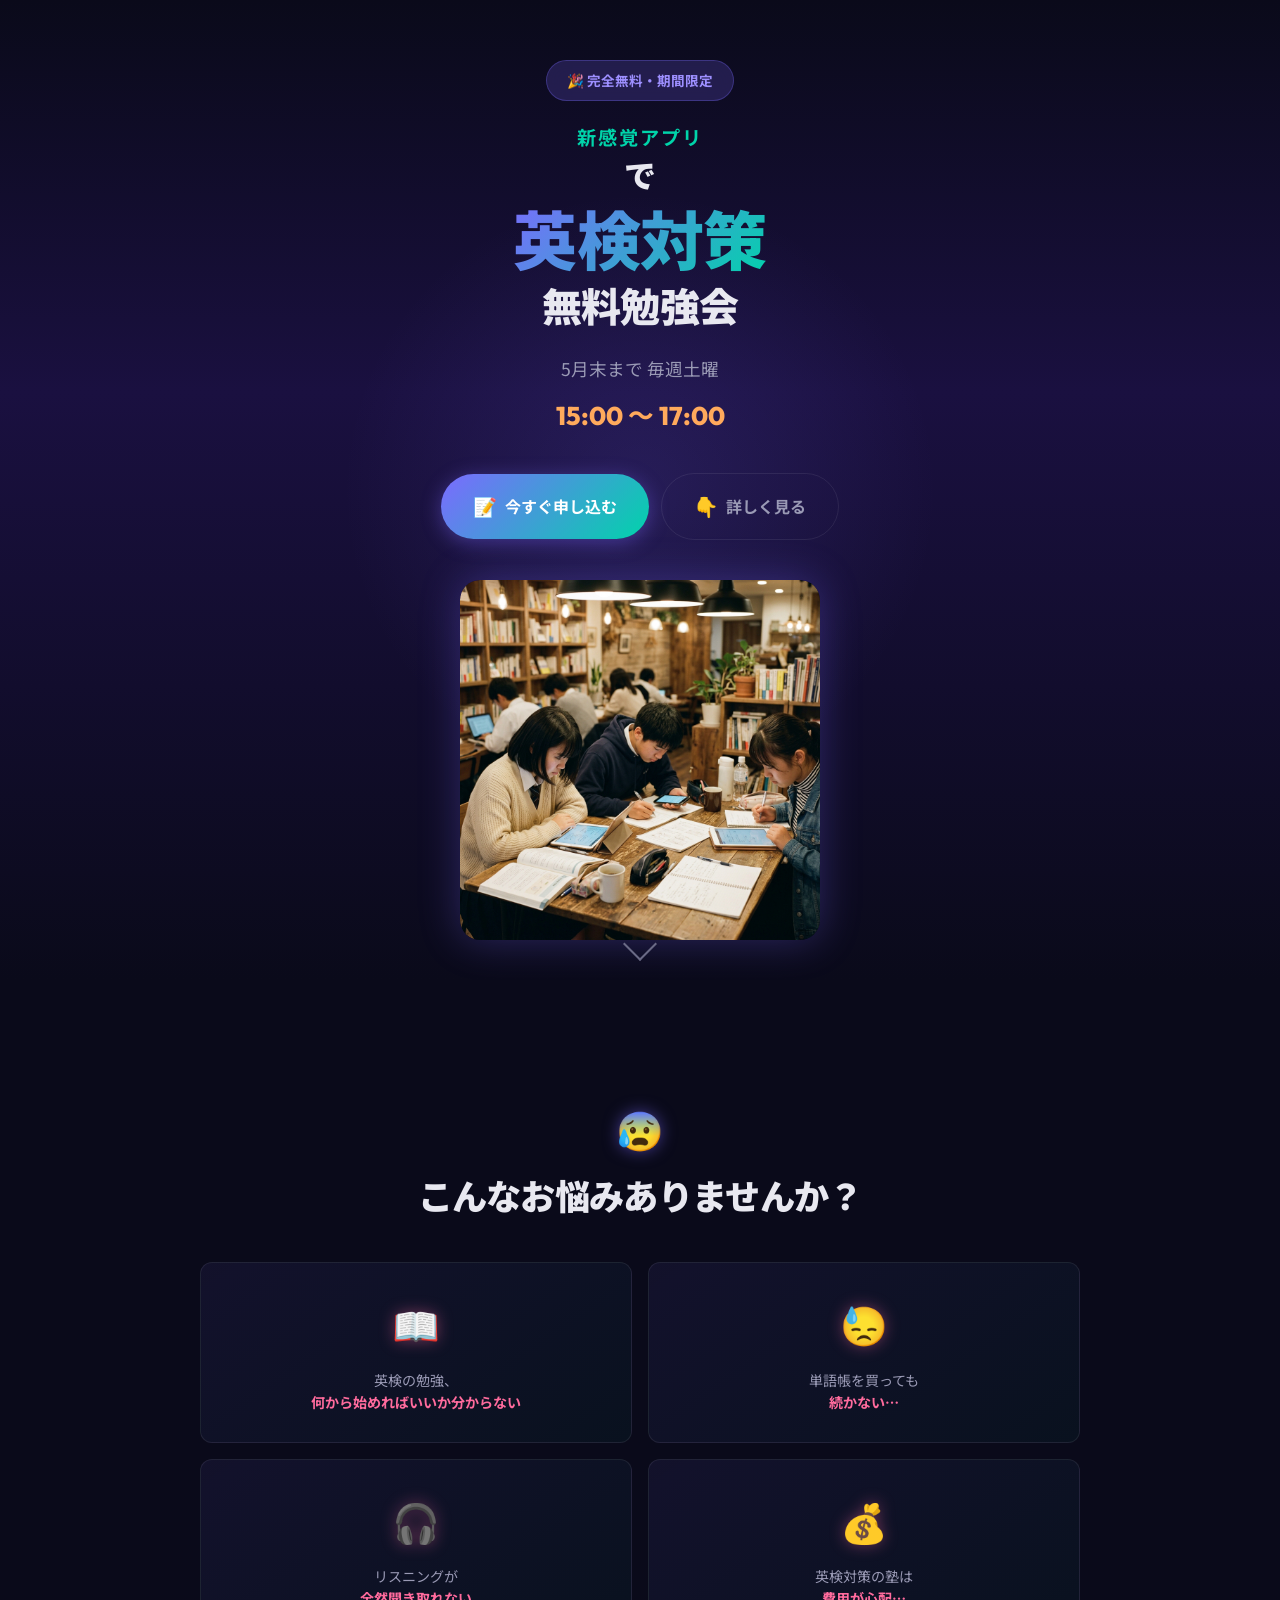
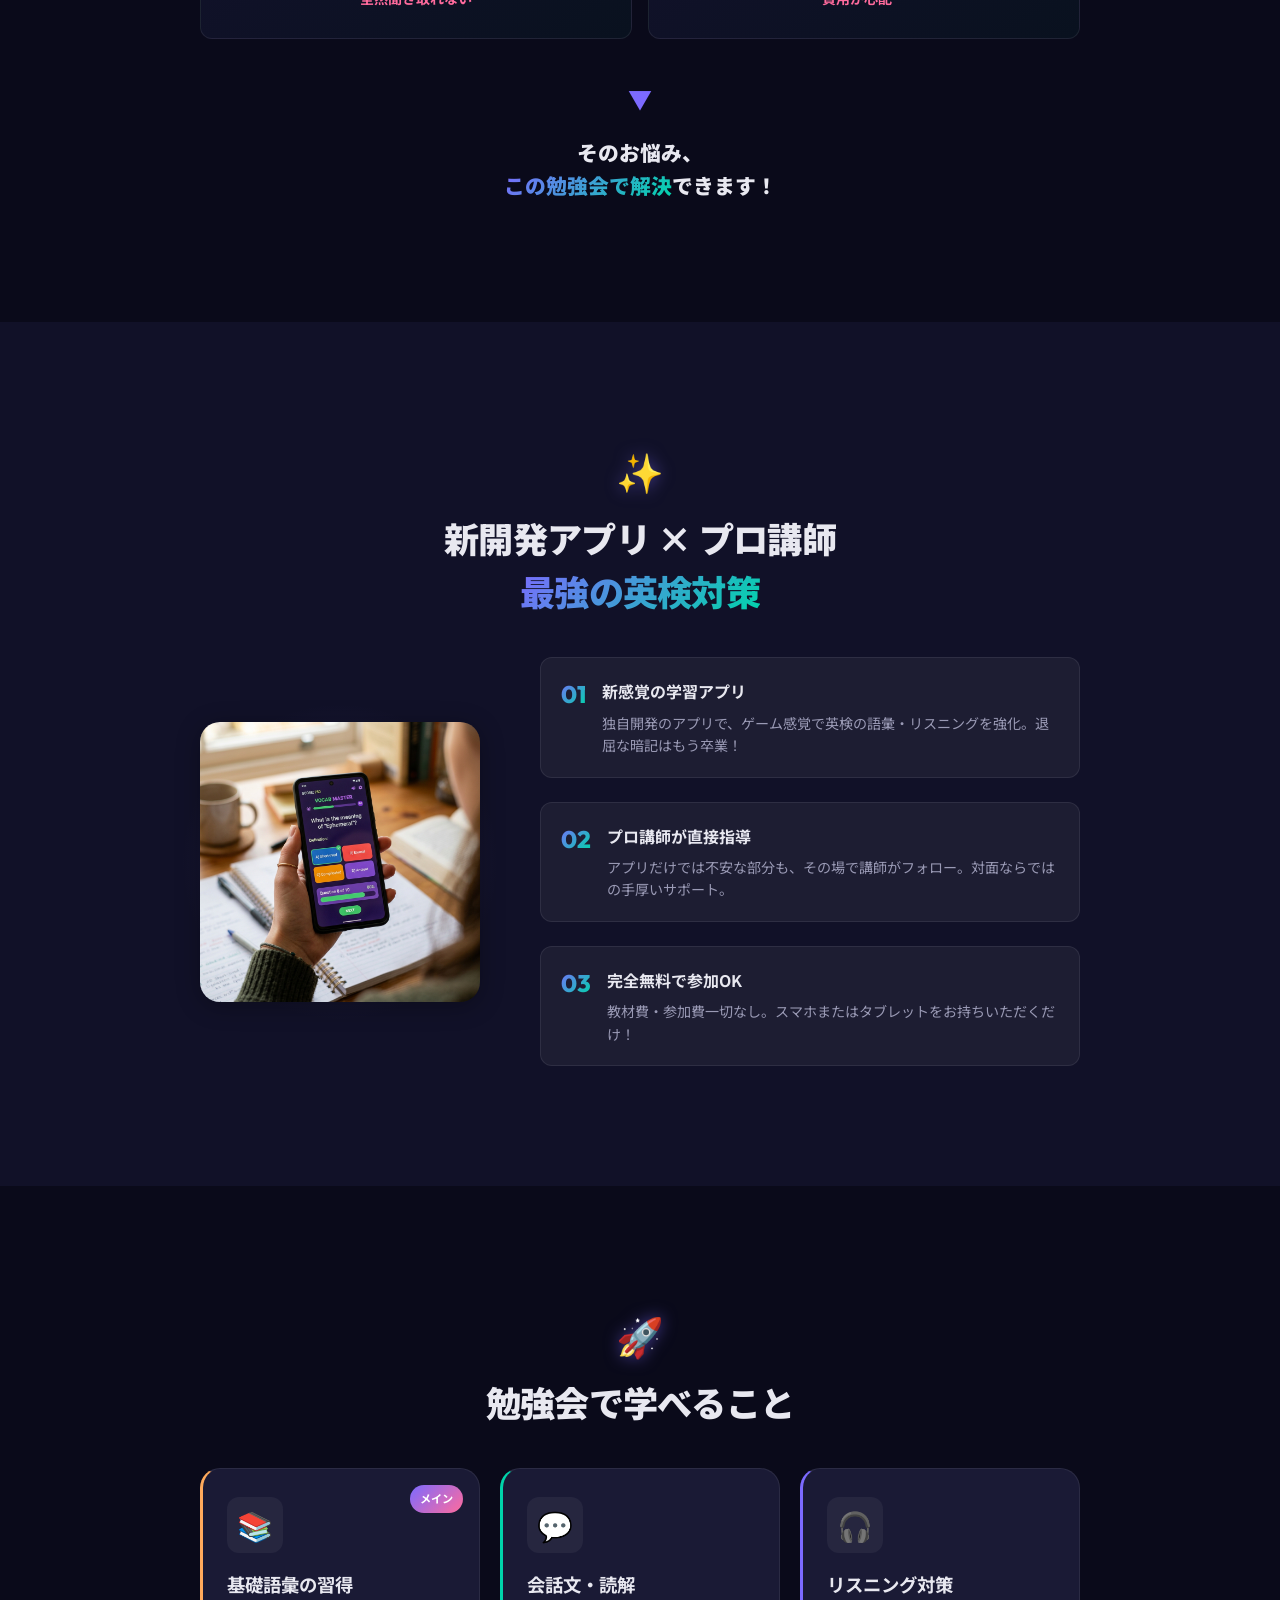
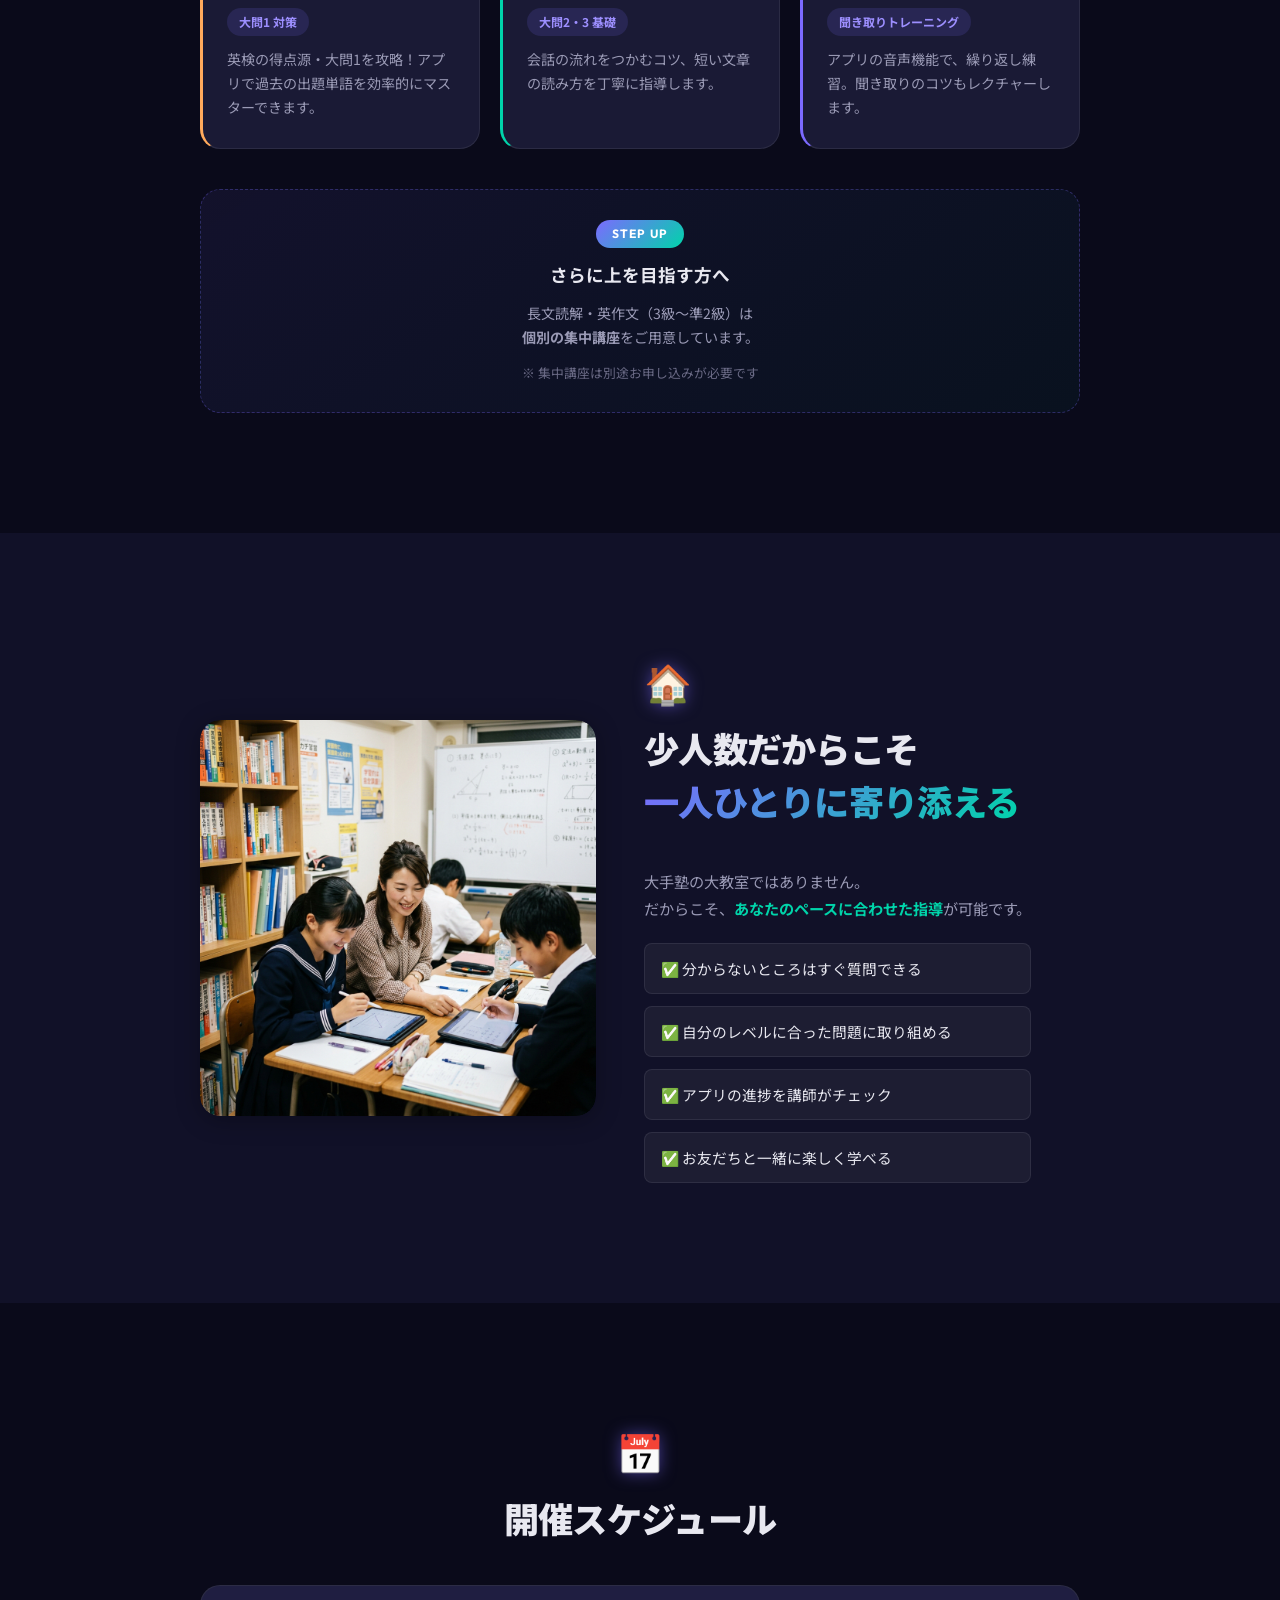
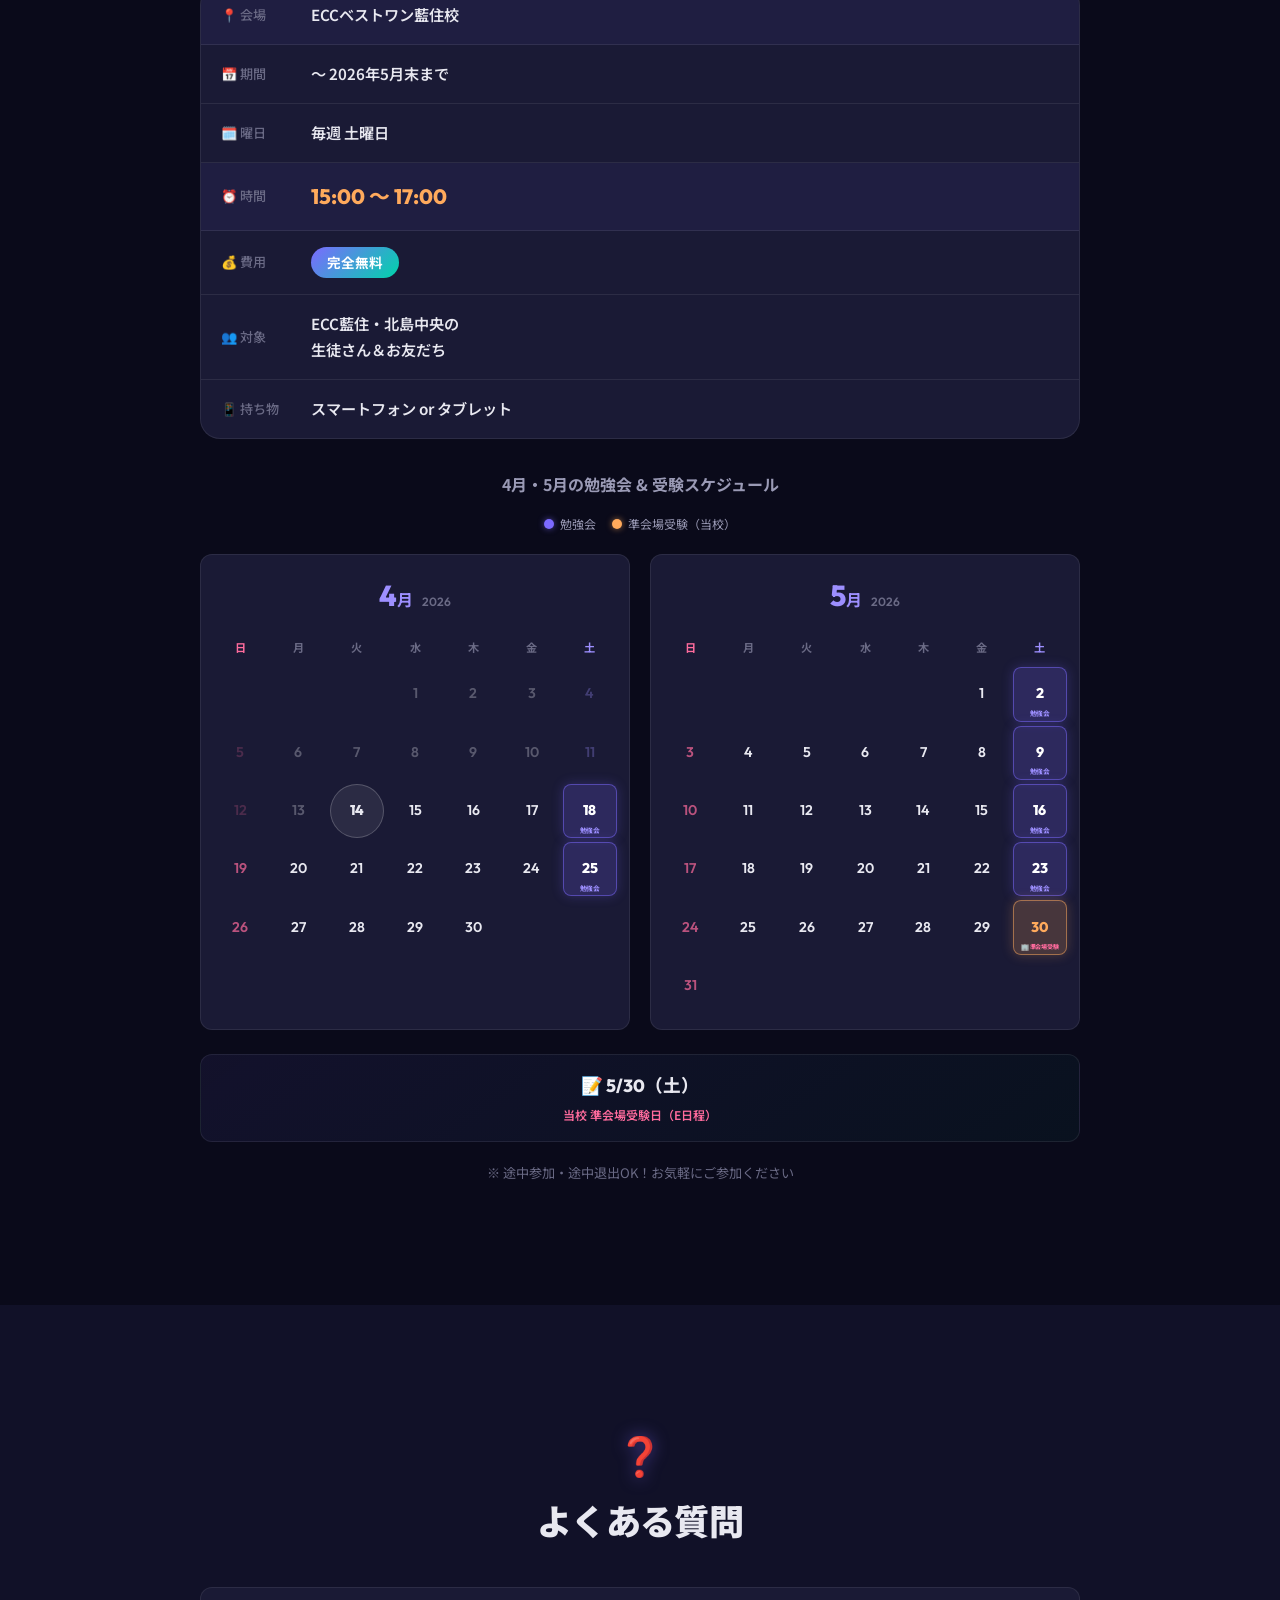
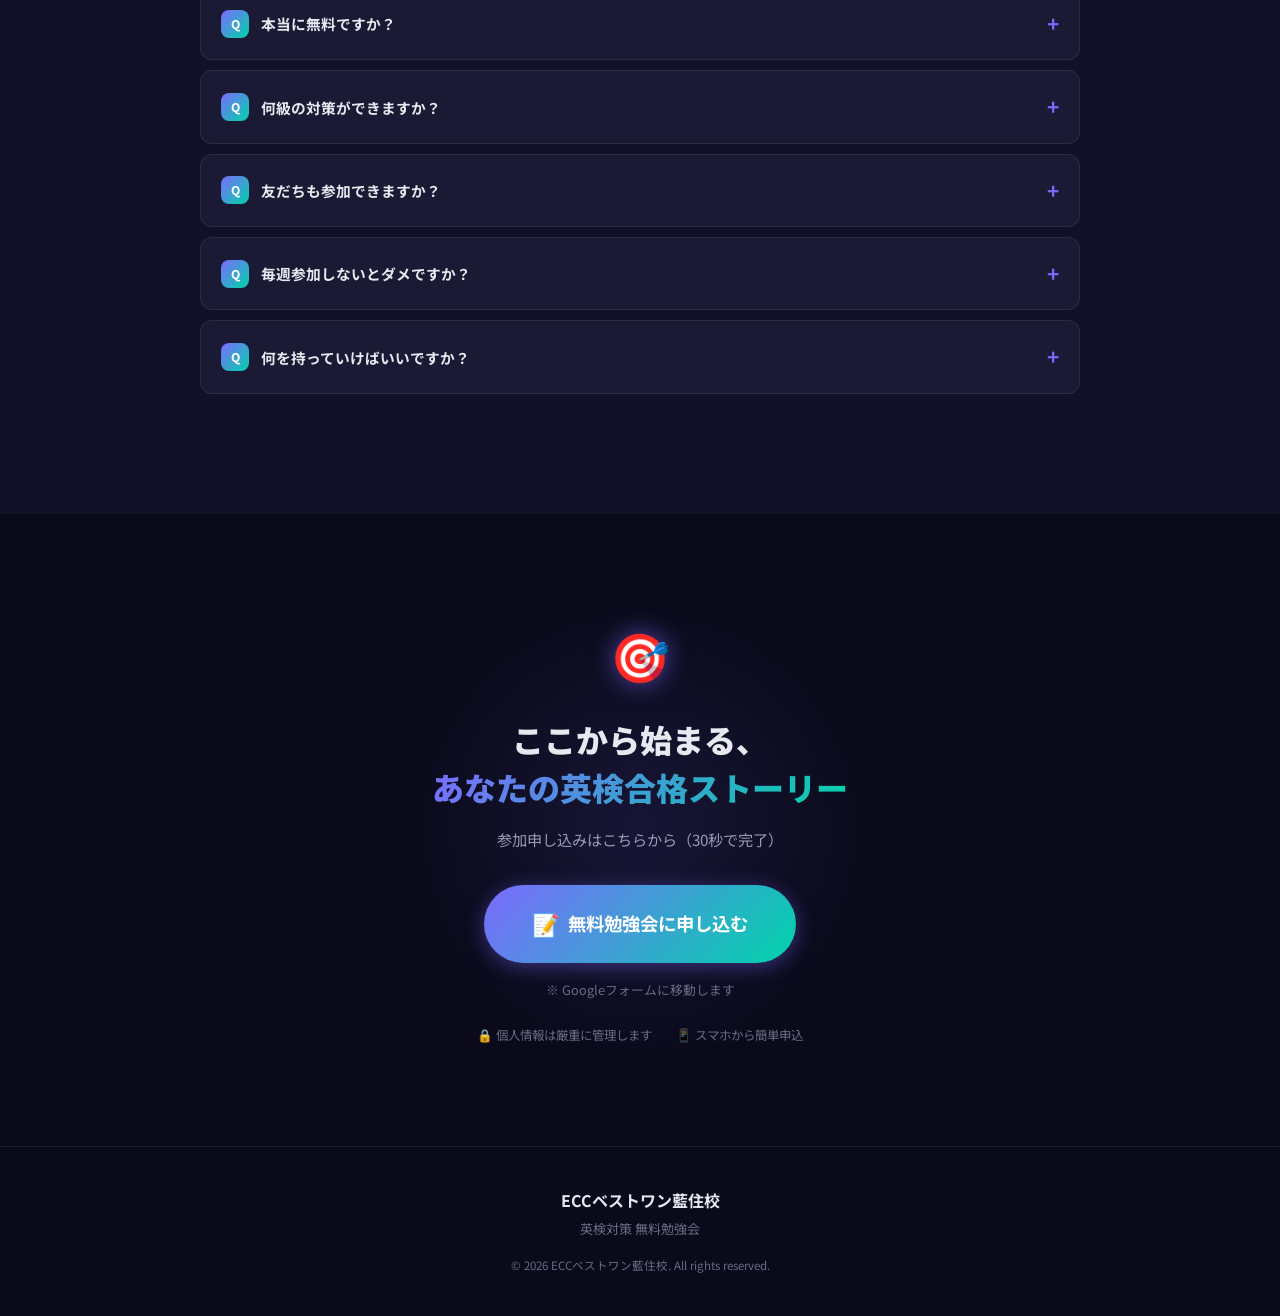
==== commit 79c21c23: "up" ====
--- a/index.html
+++ b/index.html
@@ -4,7 +4,7 @@
     <meta charset="UTF-8">
     <meta name="viewport" content="width=device-width, initial-scale=1.0">
     <title>英検対策 無料勉強会｜ECCベストワン藍住校</title>
-    <meta name="description" content="新感覚アプリで英検対策！5月末まで毎週土曜15:00〜17:00、完全無料の勉強会を開催。ECCベストワン藍住校の生徒さん＆お友だち対象。">
+    <meta name="description" content="新感覚アプリで英検対策！5月末まで毎週土曜15:00〜17:00、完全無料の勉強会を開催。ECC藍住・北島中央の生徒さん＆お友だち対象。">
     <link rel="preconnect" href="https://fonts.googleapis.com">
     <link rel="preconnect" href="https://fonts.gstatic.com" crossorigin>
     <link href="https://fonts.googleapis.com/css2?family=Noto+Sans+JP:wght@400;500;700;900&family=Outfit:wght@400;600;700;800&display=swap" rel="stylesheet">
@@ -227,7 +227,7 @@
                 </div>
                 <div class="schedule__row">
                     <div class="schedule__label">👥 対象</div>
-                    <div class="schedule__value">ECCベストワン藍住校の<br>生徒さん＆お友だち</div>
+                    <div class="schedule__value">ECC藍住・北島中央の<br>生徒さん＆お友だち</div>
                 </div>
                 <div class="schedule__row">
                     <div class="schedule__label">📱 持ち物</div>
@@ -424,7 +424,7 @@
                     </summary>
                     <div class="faq__answer">
                         <span class="faq__a">A</span>
-                        もちろんです！ECCベストワン藍住校の生徒さんのお友だちであれば、塾生でなくても参加OKです。お誘い合わせの上、ぜひお越しください。
+                        もちろんです！ECC藍住・北島中央の生徒さんのお友だちであれば、塾生でなくても参加OKです。お誘い合わせの上、ぜひお越しください。
                     </div>
                 </details>
                 <details class="faq__item">
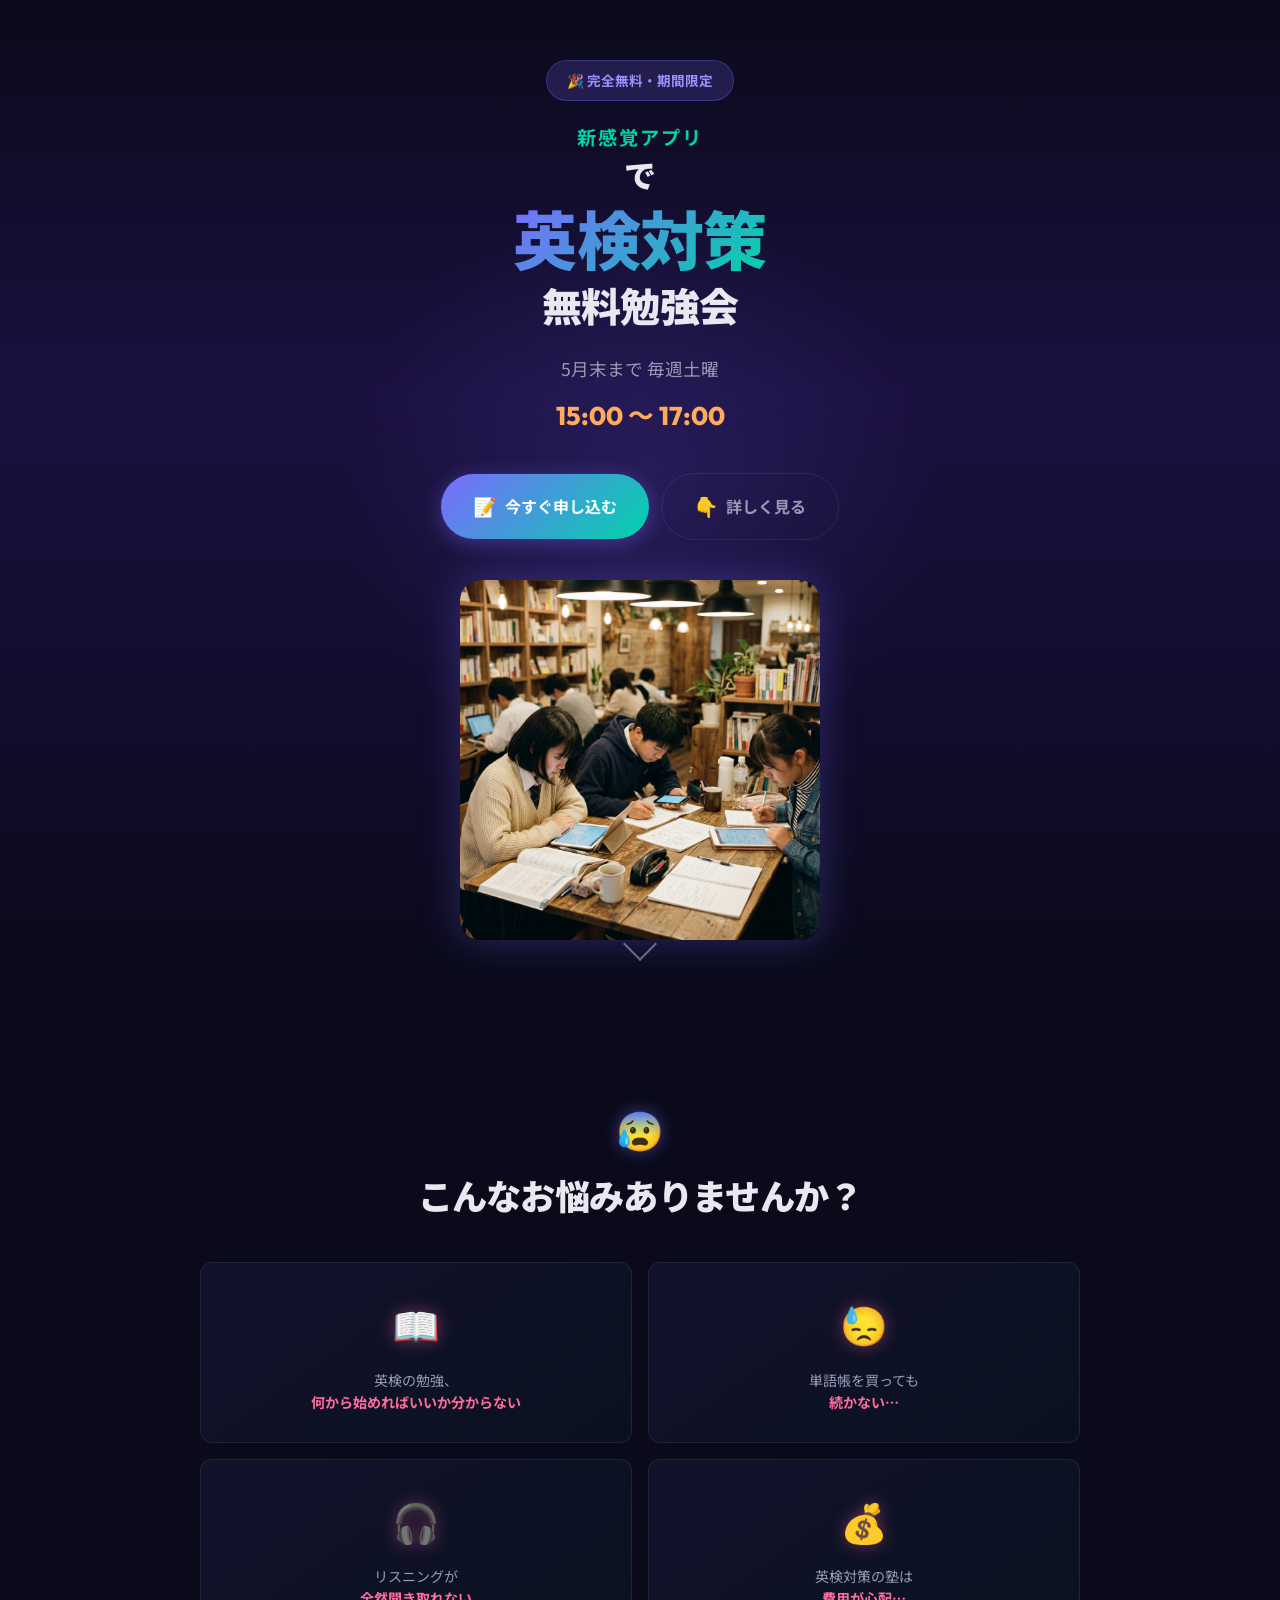
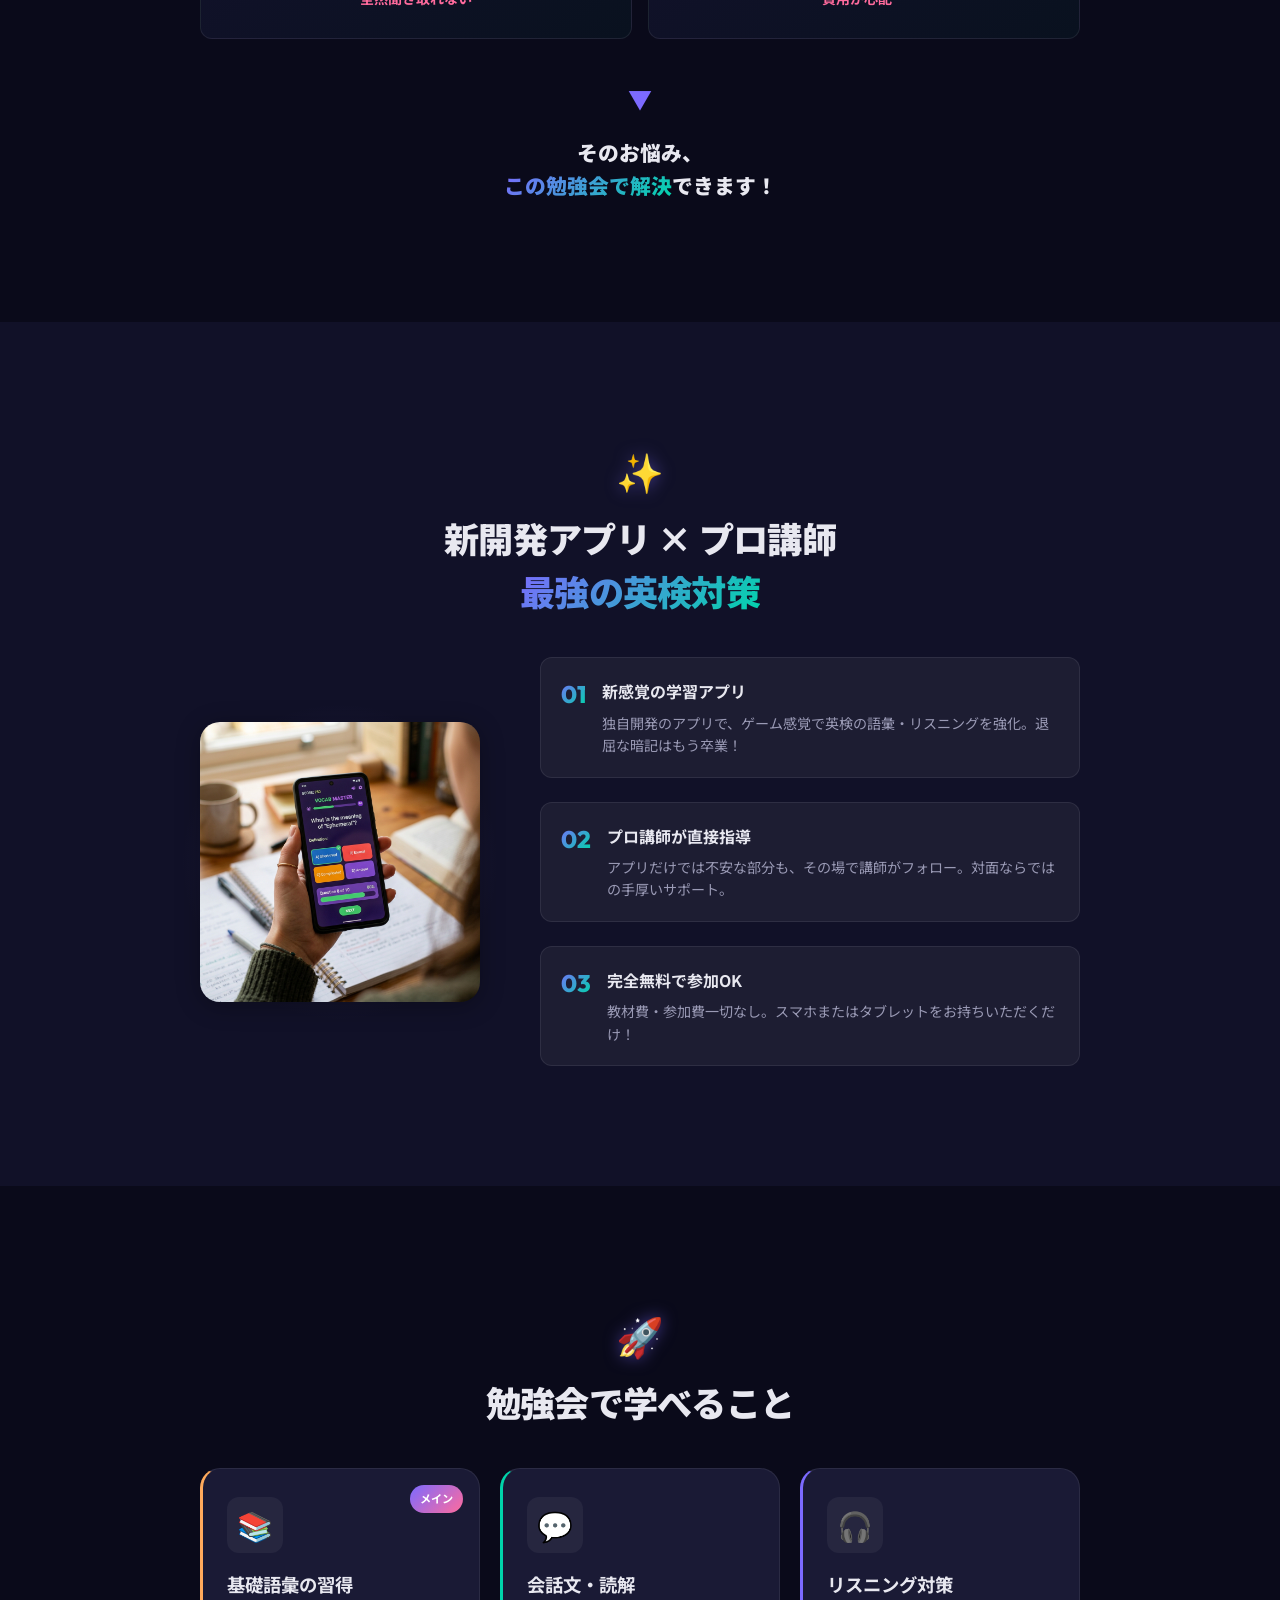
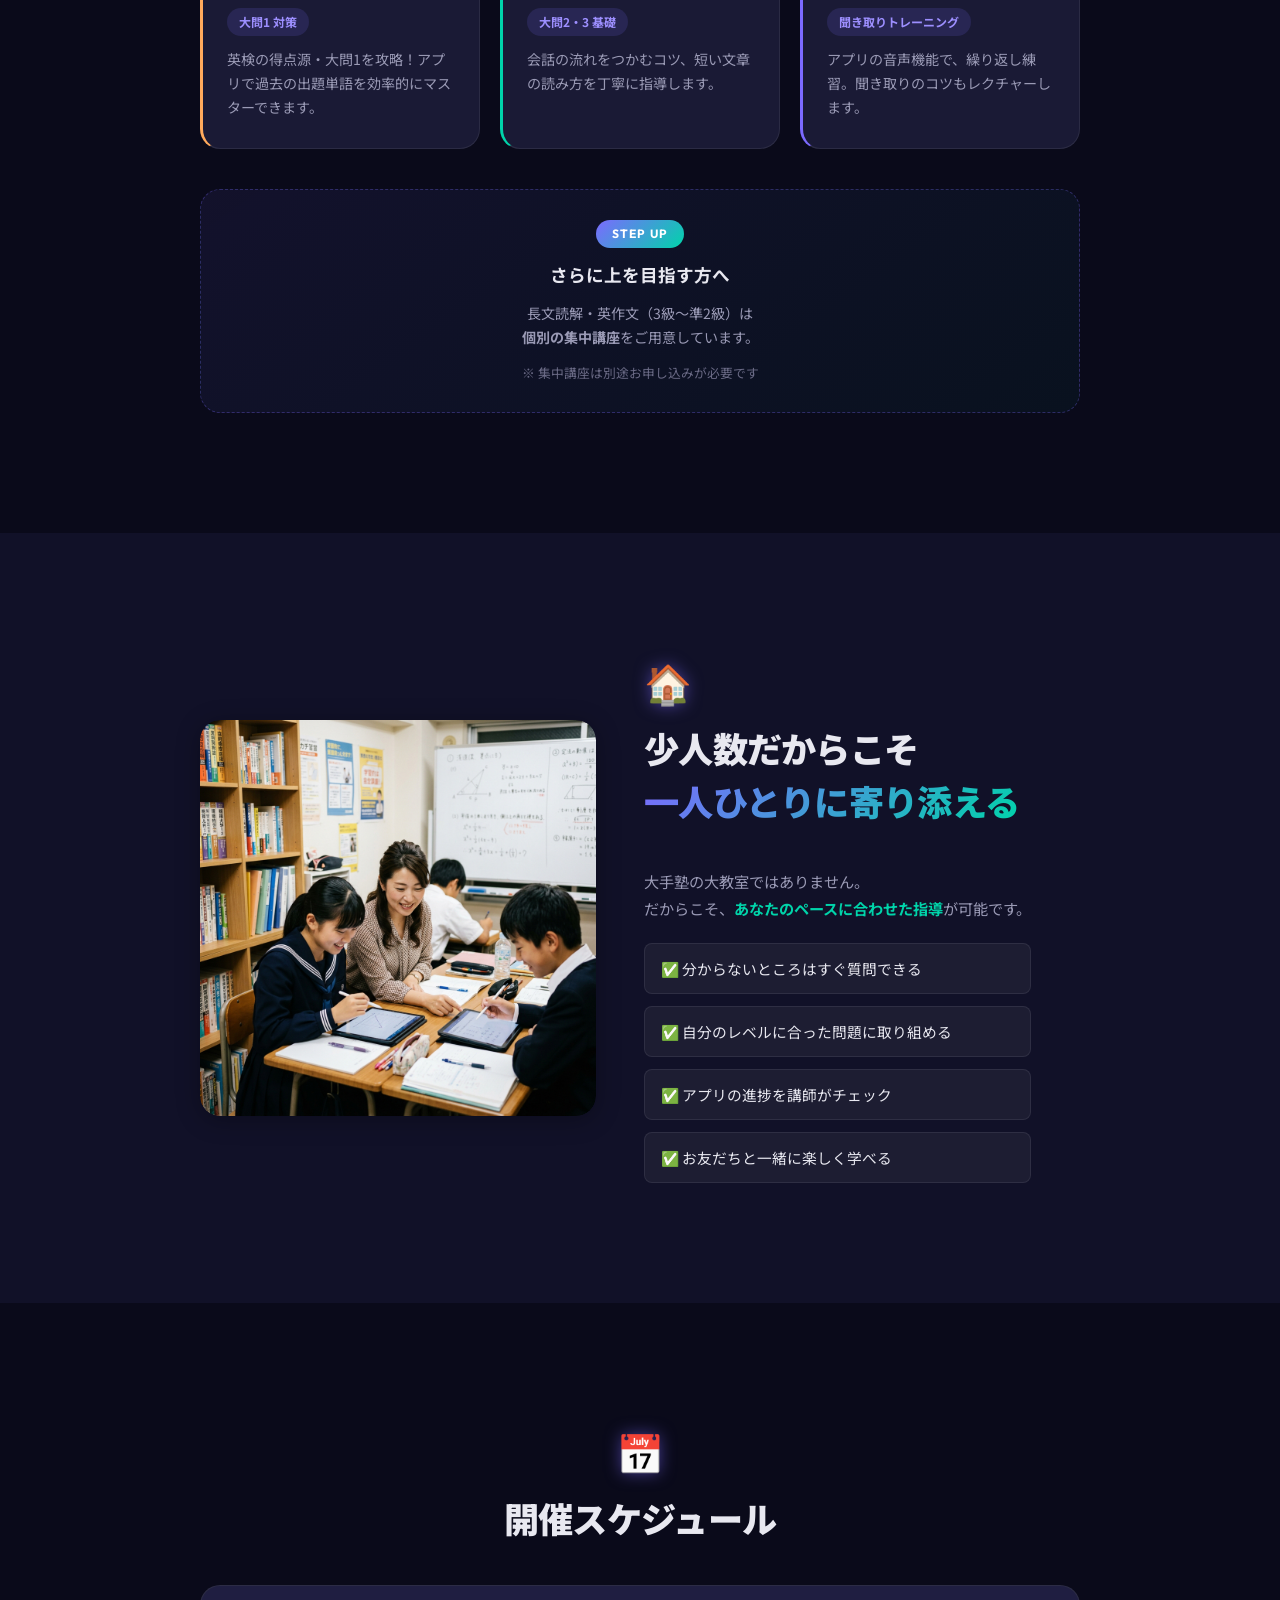
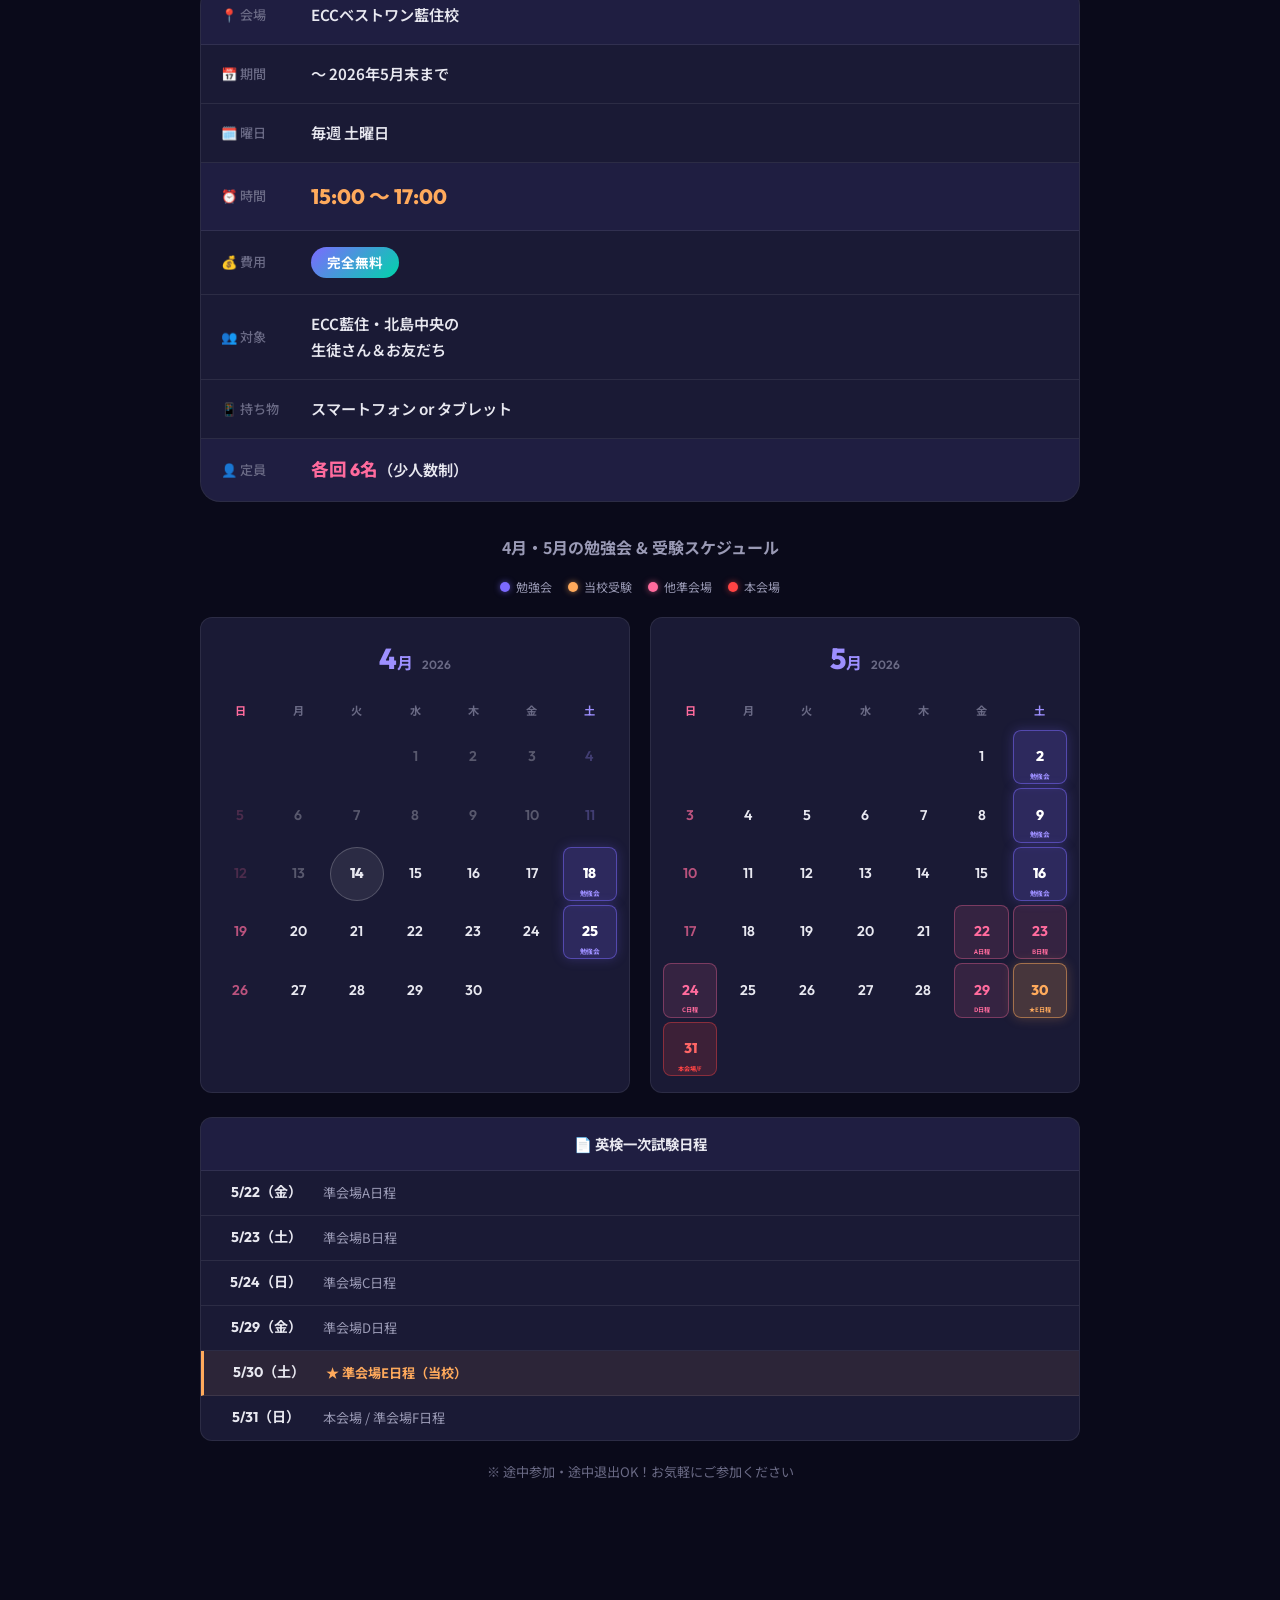
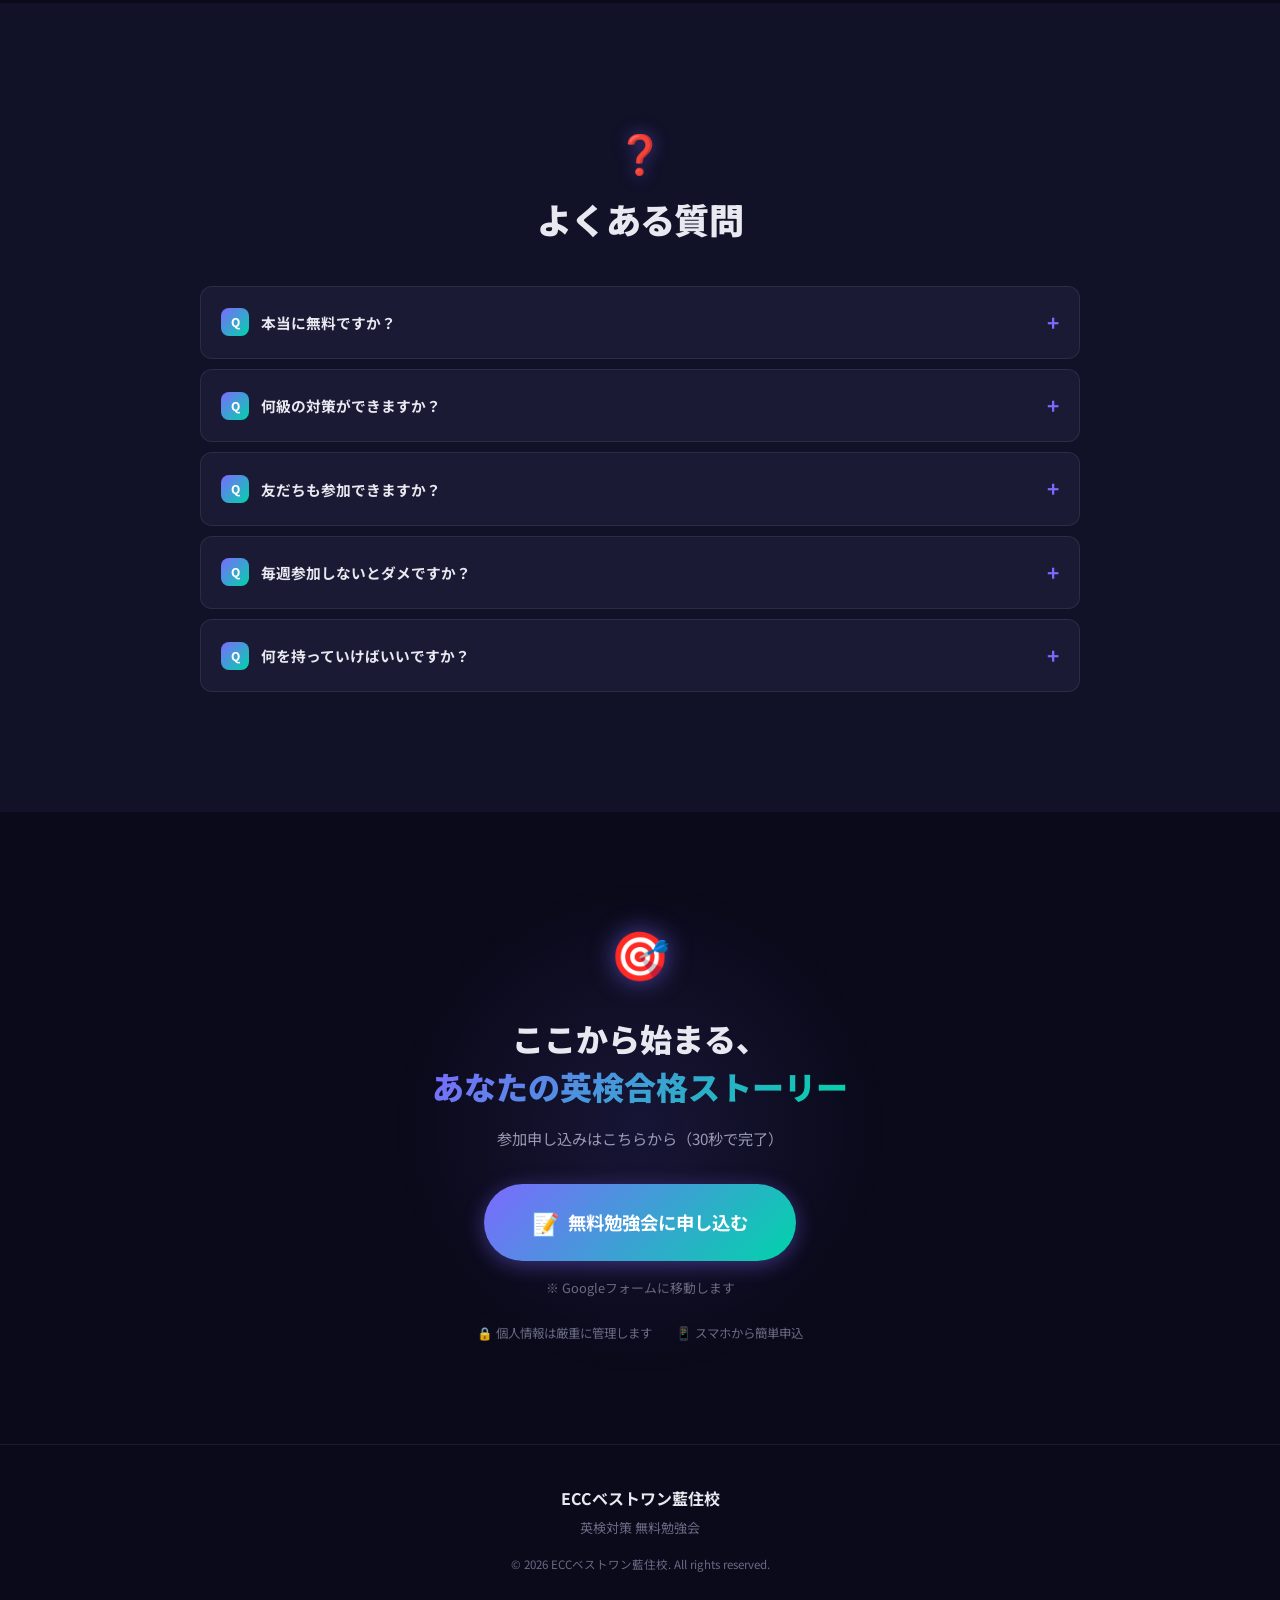
==== commit 793979df: "up" ====
--- a/index.html
+++ b/index.html
@@ -233,6 +233,10 @@
                     <div class="schedule__label">📱 持ち物</div>
                     <div class="schedule__value">スマートフォン or タブレット</div>
                 </div>
+                <div class="schedule__row schedule__row--highlight">
+                    <div class="schedule__label">👤 定員</div>
+                    <div class="schedule__value"><span class="schedule__capacity">各回 6名</span>（少人数制）</div>
+                </div>
             </div>
 
             <!-- Calendar visual - Full calendar -->
@@ -242,7 +246,9 @@
                 <!-- Legend -->
                 <div class="cal-legend">
                     <span class="cal-legend__item"><span class="cal-legend__dot cal-legend__dot--session"></span>勉強会</span>
-                    <span class="cal-legend__item"><span class="cal-legend__dot cal-legend__dot--exam-venue"></span>準会場受験（当校）</span>
+                    <span class="cal-legend__item"><span class="cal-legend__dot cal-legend__dot--exam-venue"></span>当校受験</span>
+                    <span class="cal-legend__item"><span class="cal-legend__dot cal-legend__dot--exam-other"></span>他準会場</span>
+                    <span class="cal-legend__item"><span class="cal-legend__dot cal-legend__dot--exam-main"></span>本会場</span>
                 </div>
 
                 <div class="schedule__months">
@@ -345,28 +351,36 @@
                             <div class="cal-day cal-day--sat cal-day--session">16
                                 <span class="cal-label">勉強会</span>
                             </div>
-                            <!-- Row 4 -->
+                            <!-- Row 4: 5/17-23 -->
                             <div class="cal-day cal-day--sun">17</div>
                             <div class="cal-day">18</div>
                             <div class="cal-day">19</div>
                             <div class="cal-day">20</div>
                             <div class="cal-day">21</div>
-                            <div class="cal-day">22</div>
-                            <div class="cal-day cal-day--sat cal-day--session">23
-                                <span class="cal-label">勉強会</span>
-                            </div>
-                            <!-- Row 5 -->
-                            <div class="cal-day cal-day--sun">24</div>
+                            <div class="cal-day cal-day--exam-other">22
+                                <span class="cal-label cal-label--exam-other">A日程</span>
+                            </div>
+                            <div class="cal-day cal-day--sat cal-day--exam-other">23
+                                <span class="cal-label cal-label--exam-other">B日程</span>
+                            </div>
+                            <!-- Row 5: 5/24-30 EXAM WEEK -->
+                            <div class="cal-day cal-day--sun cal-day--exam-other">24
+                                <span class="cal-label cal-label--exam-other">C日程</span>
+                            </div>
                             <div class="cal-day">25</div>
                             <div class="cal-day">26</div>
                             <div class="cal-day">27</div>
                             <div class="cal-day">28</div>
-                            <div class="cal-day">29</div>
+                            <div class="cal-day cal-day--exam-other">29
+                                <span class="cal-label cal-label--exam-other">D日程</span>
+                            </div>
                             <div class="cal-day cal-day--sat cal-day--exam-venue">30
-                                <span class="cal-label cal-label--exam">🏢 準会場受験</span>
-                            </div>
-                            <!-- Row 6 -->
-                            <div class="cal-day cal-day--sun">31</div>
+                                <span class="cal-label cal-label--exam">★ E日程</span>
+                            </div>
+                            <!-- Row 6: 5/31 -->
+                            <div class="cal-day cal-day--sun cal-day--exam-main">31
+                                <span class="cal-label cal-label--exam-main">本会場/F</span>
+                            </div>
                             <div class="cal-day cal-day--empty"></div>
                             <div class="cal-day cal-day--empty"></div>
                             <div class="cal-day cal-day--empty"></div>
@@ -377,10 +391,32 @@
                     </div>
                 </div>
 
-                <div class="schedule__exam-info">
-                    <div class="schedule__exam-item">
-                        <span class="schedule__exam-date">📝 5/30（土）</span>
-                        <span class="schedule__exam-type">当校 準会場受験日（E日程）</span>
+                <!-- Exam schedule table -->
+                <div class="exam-table">
+                    <div class="exam-table__title">📄 英検一次試験日程</div>
+                    <div class="exam-table__row">
+                        <span class="exam-table__date">5/22（金）</span>
+                        <span class="exam-table__label">準会場A日程</span>
+                    </div>
+                    <div class="exam-table__row">
+                        <span class="exam-table__date">5/23（土）</span>
+                        <span class="exam-table__label">準会場B日程</span>
+                    </div>
+                    <div class="exam-table__row">
+                        <span class="exam-table__date">5/24（日）</span>
+                        <span class="exam-table__label">準会場C日程</span>
+                    </div>
+                    <div class="exam-table__row">
+                        <span class="exam-table__date">5/29（金）</span>
+                        <span class="exam-table__label">準会場D日程</span>
+                    </div>
+                    <div class="exam-table__row exam-table__row--highlight">
+                        <span class="exam-table__date">5/30（土）</span>
+                        <span class="exam-table__label exam-table__label--venue">★ 準会場E日程（当校）</span>
+                    </div>
+                    <div class="exam-table__row">
+                        <span class="exam-table__date">5/31（日）</span>
+                        <span class="exam-table__label">本会場 / 準会場F日程</span>
                     </div>
                 </div>
 
--- a/style.css
+++ b/style.css
@@ -804,6 +804,13 @@
     border-radius: var(--radius-full);
 }
 
+.schedule__capacity {
+    font-family: var(--font-display);
+    font-size: 1.1rem;
+    font-weight: 800;
+    color: var(--color-accent);
+}
+
 /* Calendar - Full Grid */
 .schedule__calendar {
     text-align: center;
@@ -1011,47 +1018,102 @@
 }
 
 .cal-label--exam {
+    color: var(--color-accent-warm);
+    font-size: 0.38rem;
+}
+
+.cal-label--exam-other {
     color: var(--color-accent);
     font-size: 0.38rem;
 }
 
-/* Exam info bar */
-.schedule__exam-info {
-    display: flex;
-    justify-content: center;
-    align-items: center;
-    gap: 12px;
+.cal-label--exam-main {
+    color: #ff4444;
+    font-size: 0.38rem;
+}
+
+/* Exam - other venues (pink) */
+.cal-day--exam-other {
+    background: rgba(255, 107, 157, 0.12);
+    border: 1.5px solid rgba(255, 107, 157, 0.35);
+    border-radius: var(--radius-sm);
+    color: var(--color-accent);
+    font-weight: 700;
+}
+
+/* Exam - main venue (red) */
+.cal-day--exam-main {
+    background: rgba(255, 68, 68, 0.15);
+    border: 1.5px solid rgba(255, 68, 68, 0.4);
+    border-radius: var(--radius-sm);
+    color: #ff6666;
+    font-weight: 800;
+}
+
+/* Legend dots - new */
+.cal-legend__dot--exam-other {
+    background: var(--color-accent);
+    box-shadow: 0 0 6px rgba(255, 107, 157, 0.6);
+}
+
+.cal-legend__dot--exam-main {
+    background: #ff4444;
+    box-shadow: 0 0 6px rgba(255, 68, 68, 0.6);
+}
+
+/* ===== Exam Schedule Table ===== */
+.exam-table {
     margin-top: 24px;
-    padding: 16px;
-    background: var(--gradient-card);
+    background: var(--color-bg-card);
     border: 1px solid var(--color-border);
     border-radius: var(--radius-md);
-    flex-wrap: wrap;
-}
-
-.schedule__exam-item {
-    display: flex;
-    flex-direction: column;
+    overflow: hidden;
+}
+
+.exam-table__title {
+    padding: 14px 20px;
+    font-size: 0.9rem;
+    font-weight: 700;
+    color: var(--color-text);
+    background: rgba(124, 106, 255, 0.06);
+    border-bottom: 1px solid var(--color-border);
+    text-align: center;
+}
+
+.exam-table__row {
+    display: flex;
     align-items: center;
-    gap: 4px;
-}
-
-.schedule__exam-date {
+    padding: 10px 20px;
+    border-bottom: 1px solid var(--color-border);
+    gap: 12px;
+}
+
+.exam-table__row:last-child {
+    border-bottom: none;
+}
+
+.exam-table__row--highlight {
+    background: rgba(255, 170, 92, 0.08);
+    border-left: 3px solid var(--color-accent-warm);
+}
+
+.exam-table__date {
     font-family: var(--font-display);
-    font-size: 1.1rem;
-    font-weight: 800;
+    font-size: 0.88rem;
+    font-weight: 700;
     color: var(--color-text);
-}
-
-.schedule__exam-type {
-    font-size: 0.75rem;
-    font-weight: 600;
-    color: var(--color-accent);
-}
-
-.schedule__exam-divider {
-    color: var(--color-text-dim);
-    font-size: 1rem;
+    width: 90px;
+    flex-shrink: 0;
+}
+
+.exam-table__label {
+    font-size: 0.82rem;
+    color: var(--color-text-muted);
+}
+
+.exam-table__label--venue {
+    color: var(--color-accent-warm);
+    font-weight: 700;
 }
 
 .schedule__note {
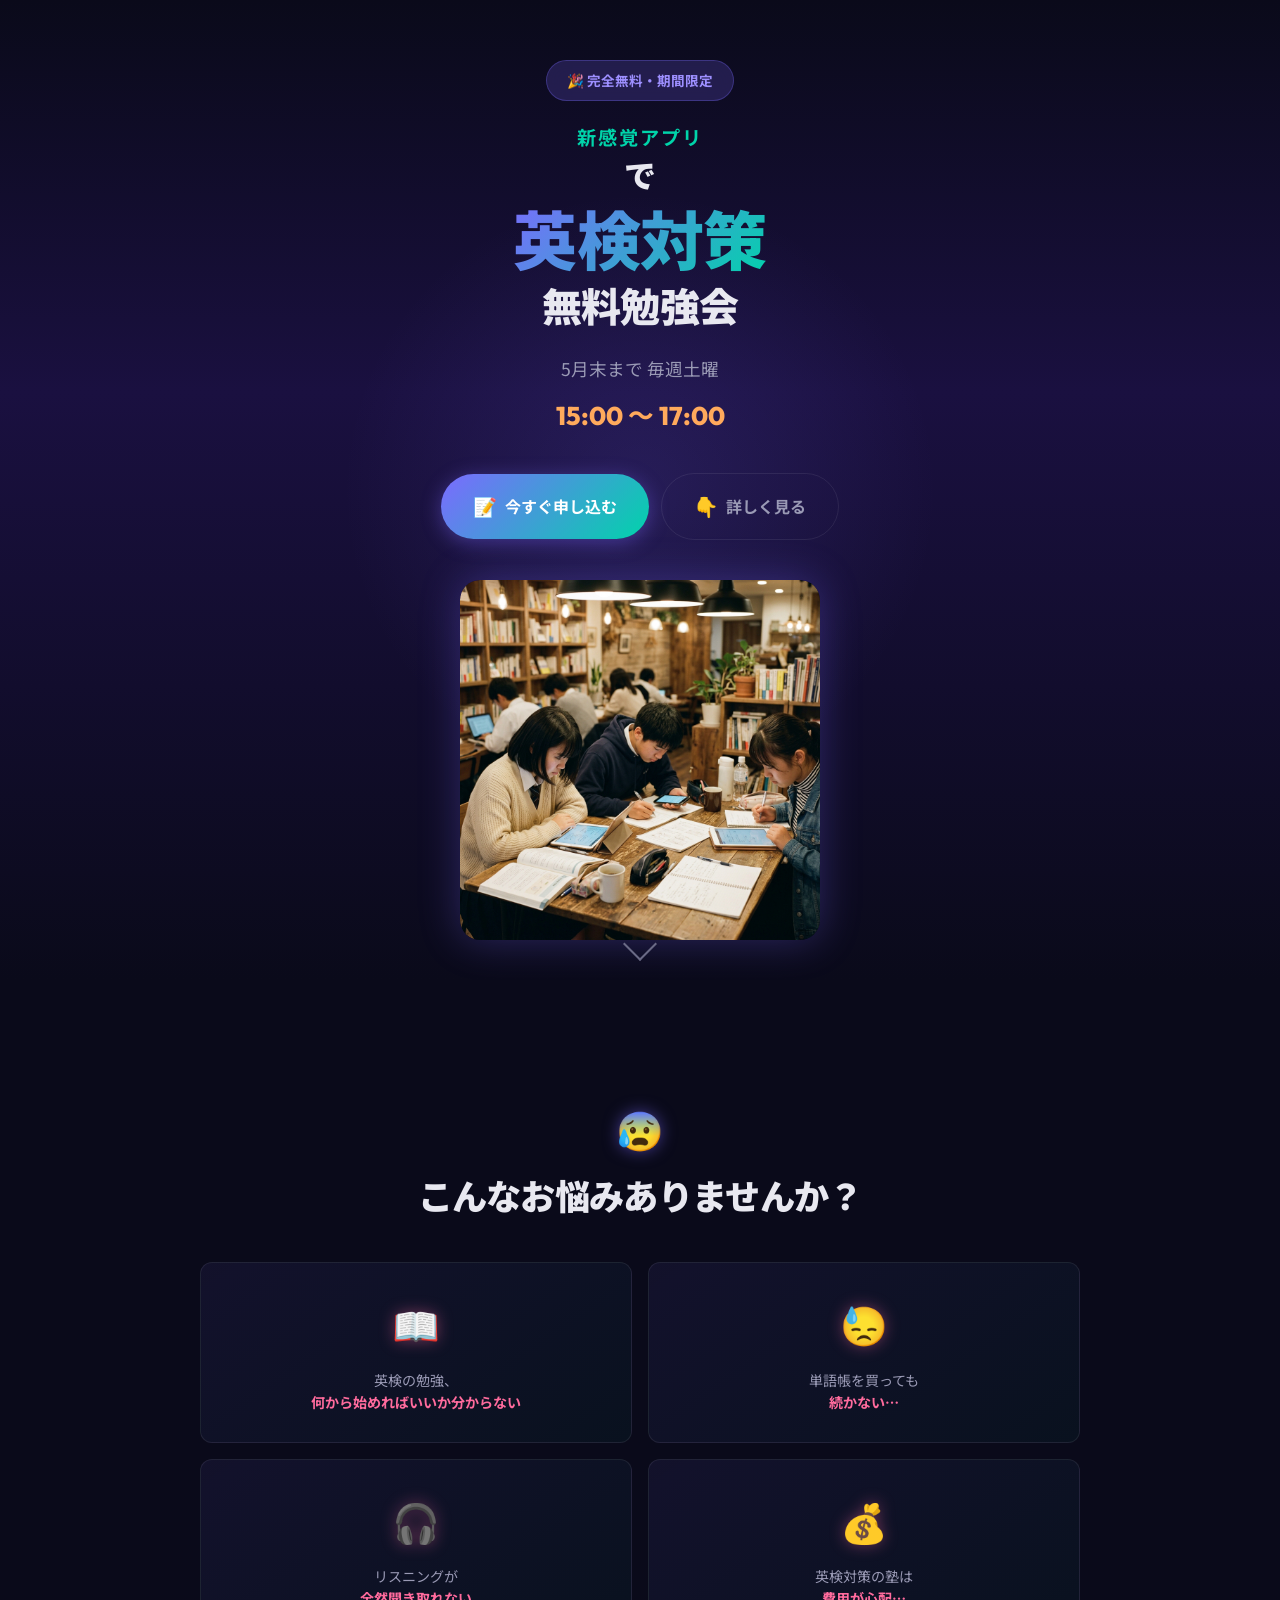
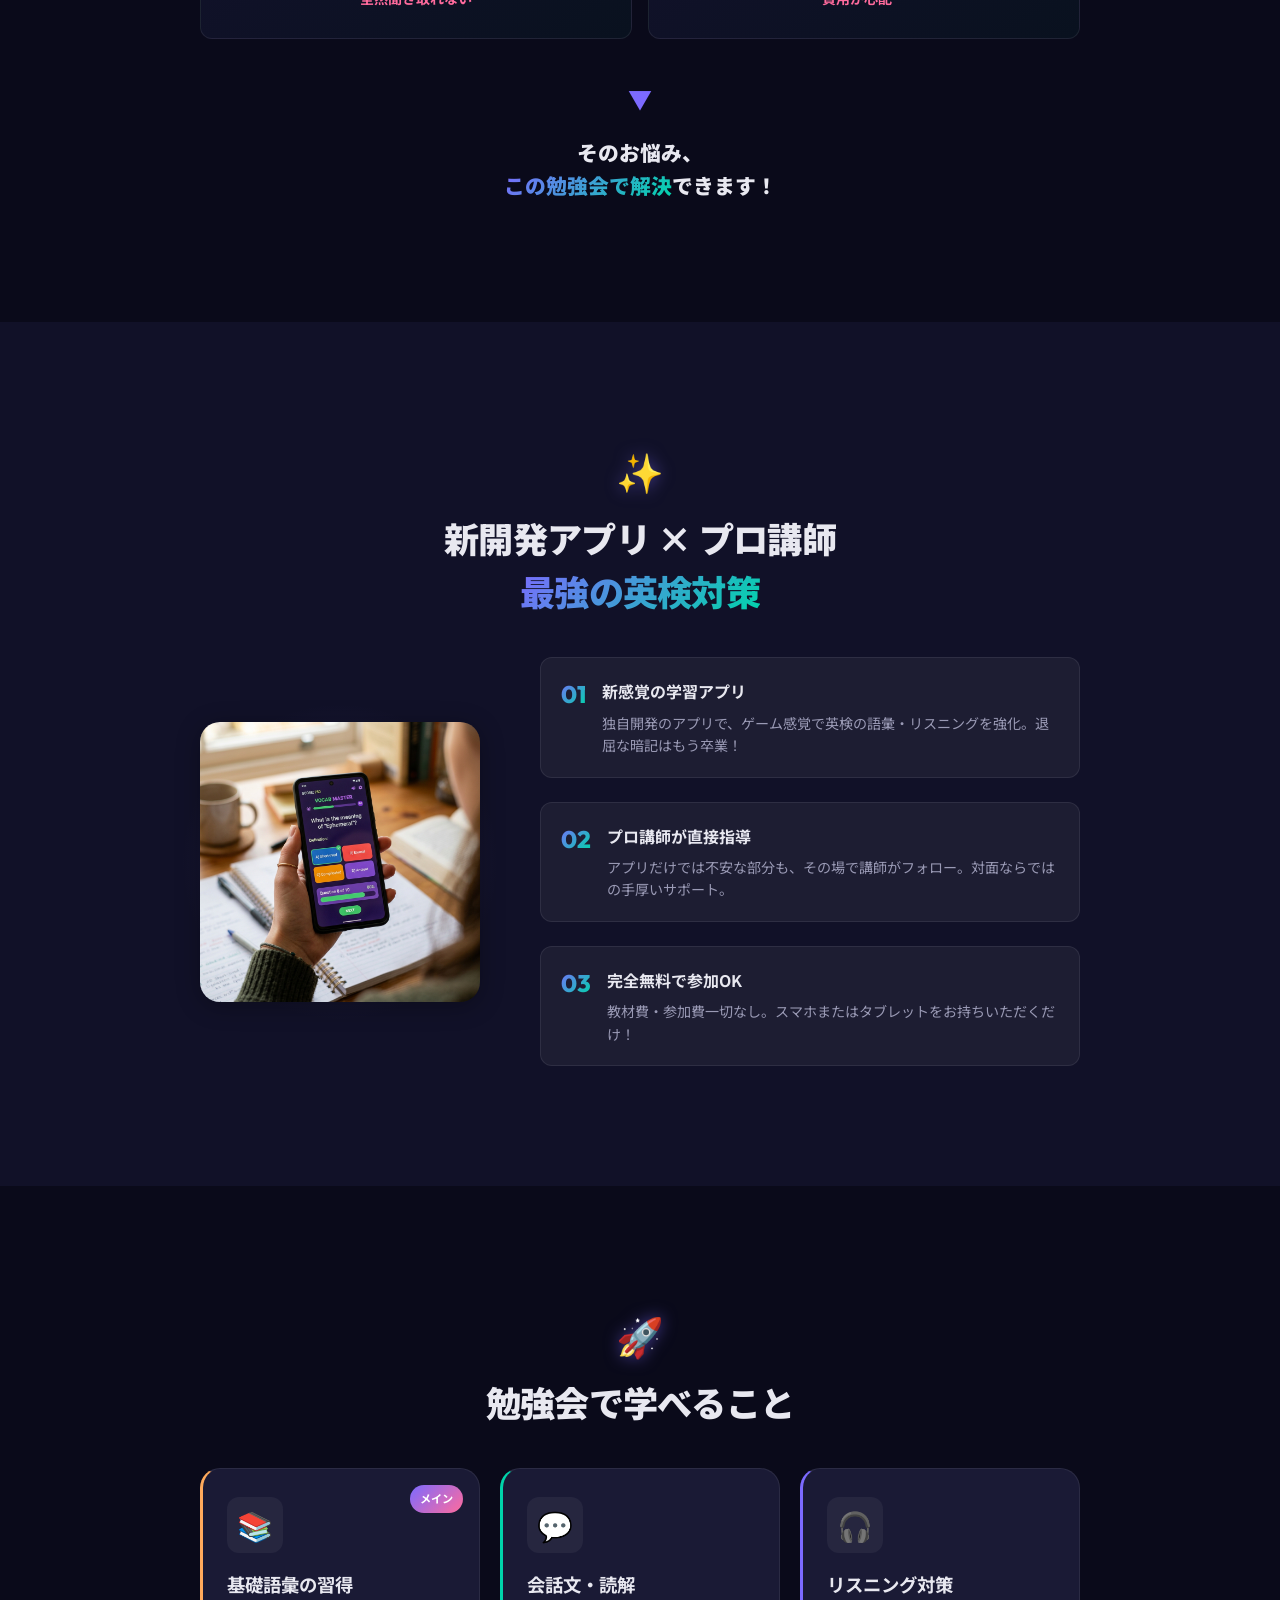
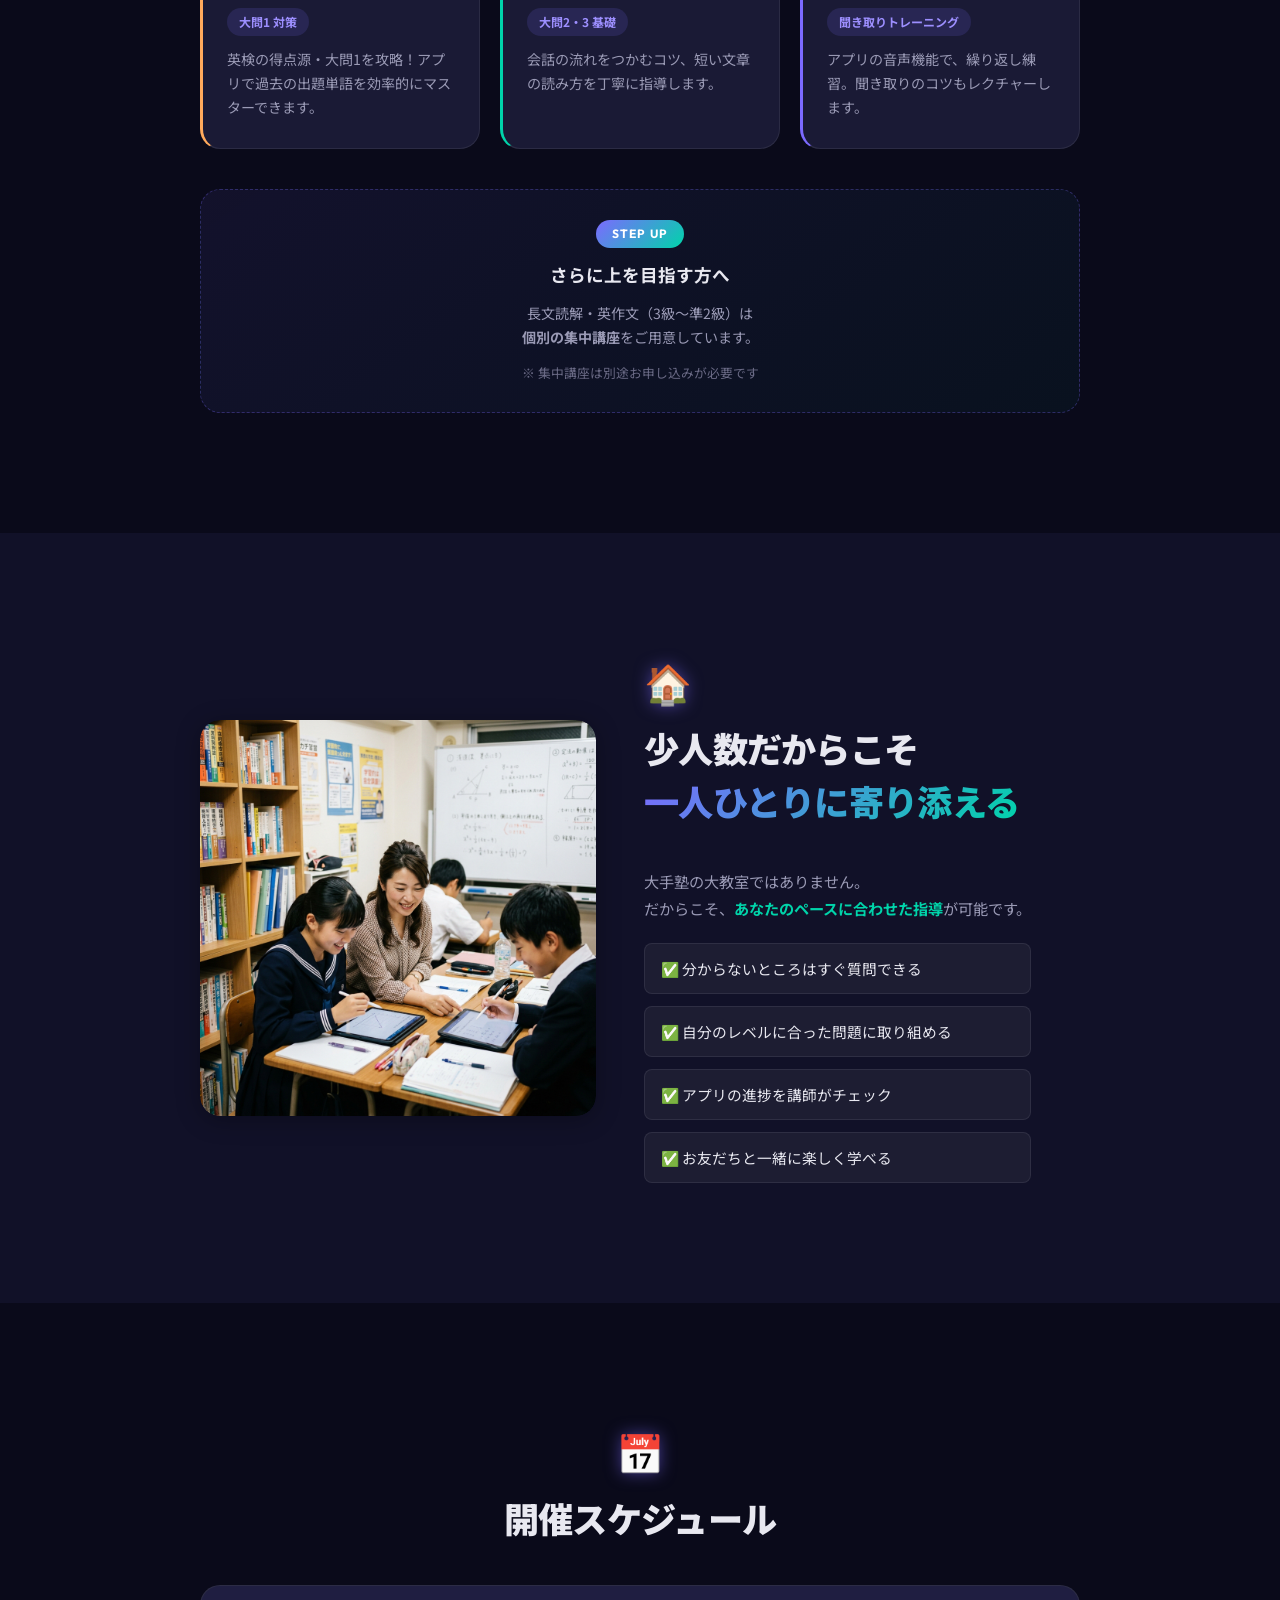
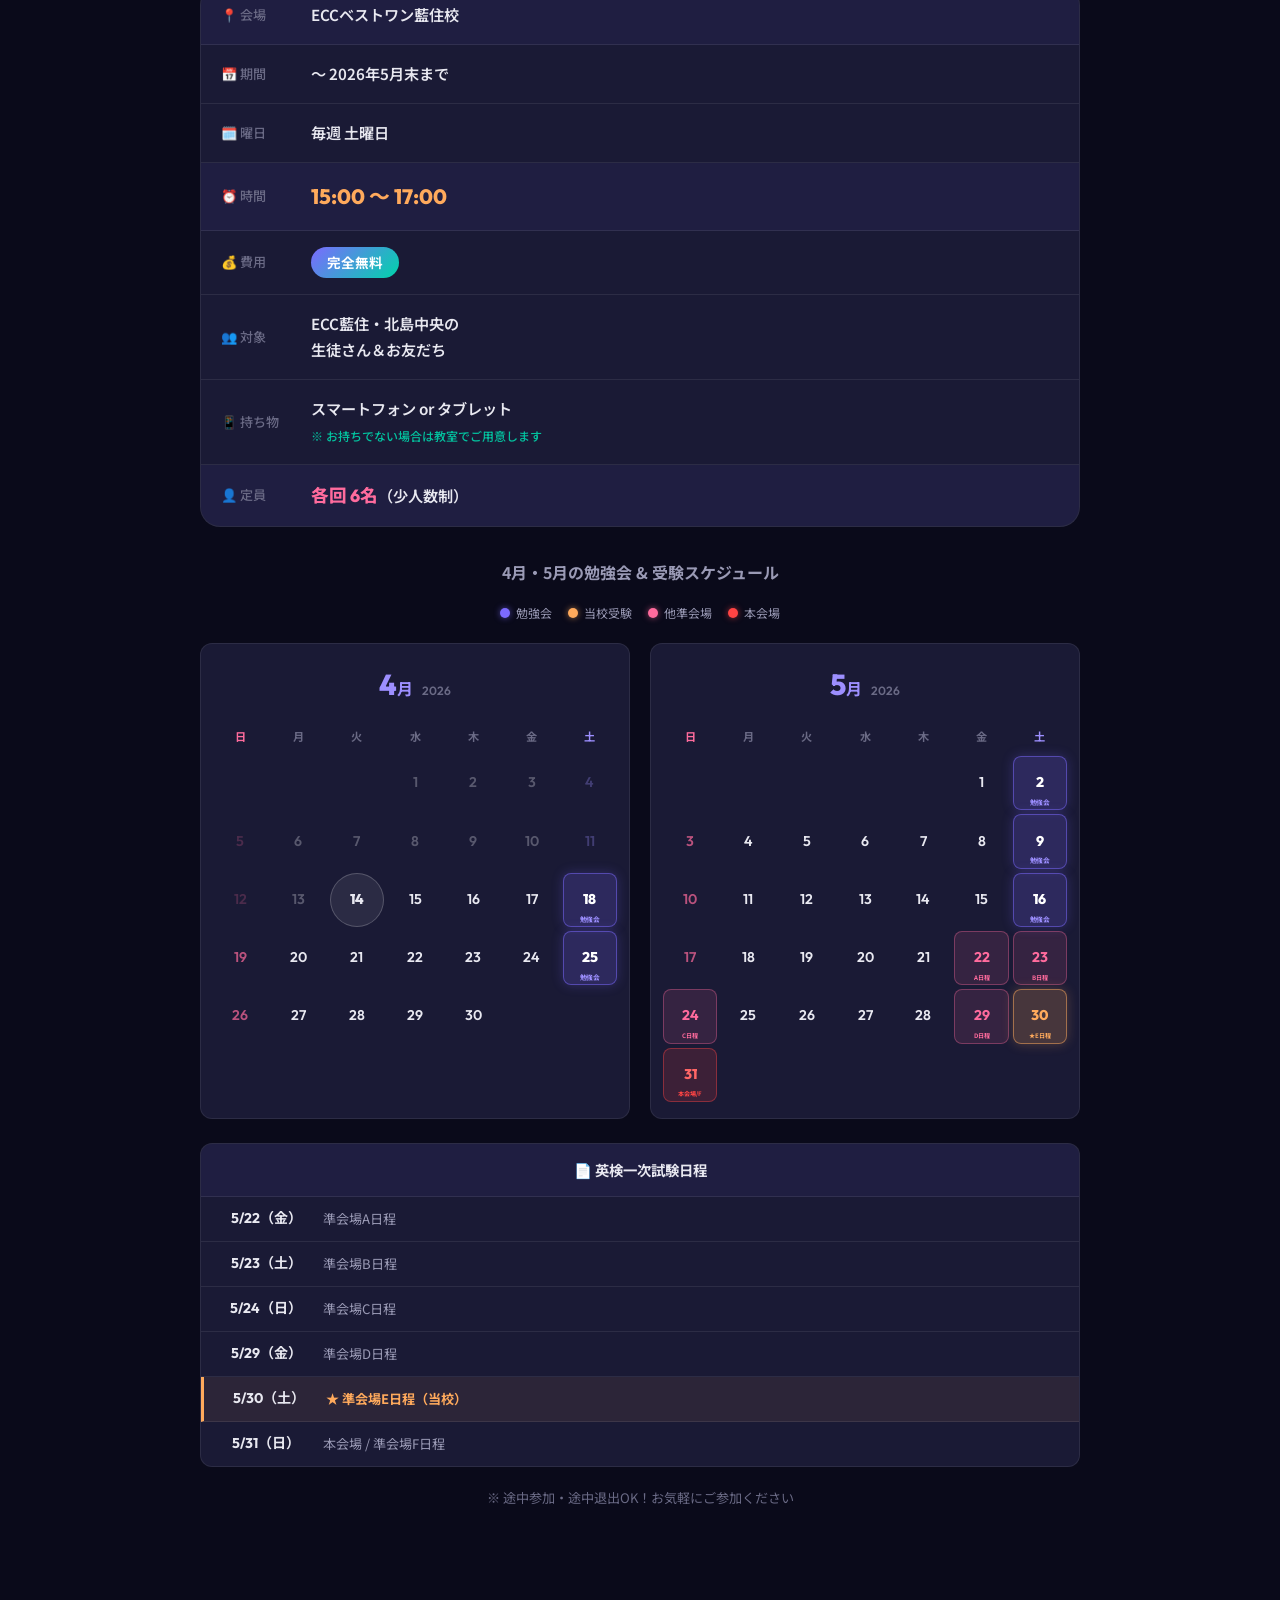
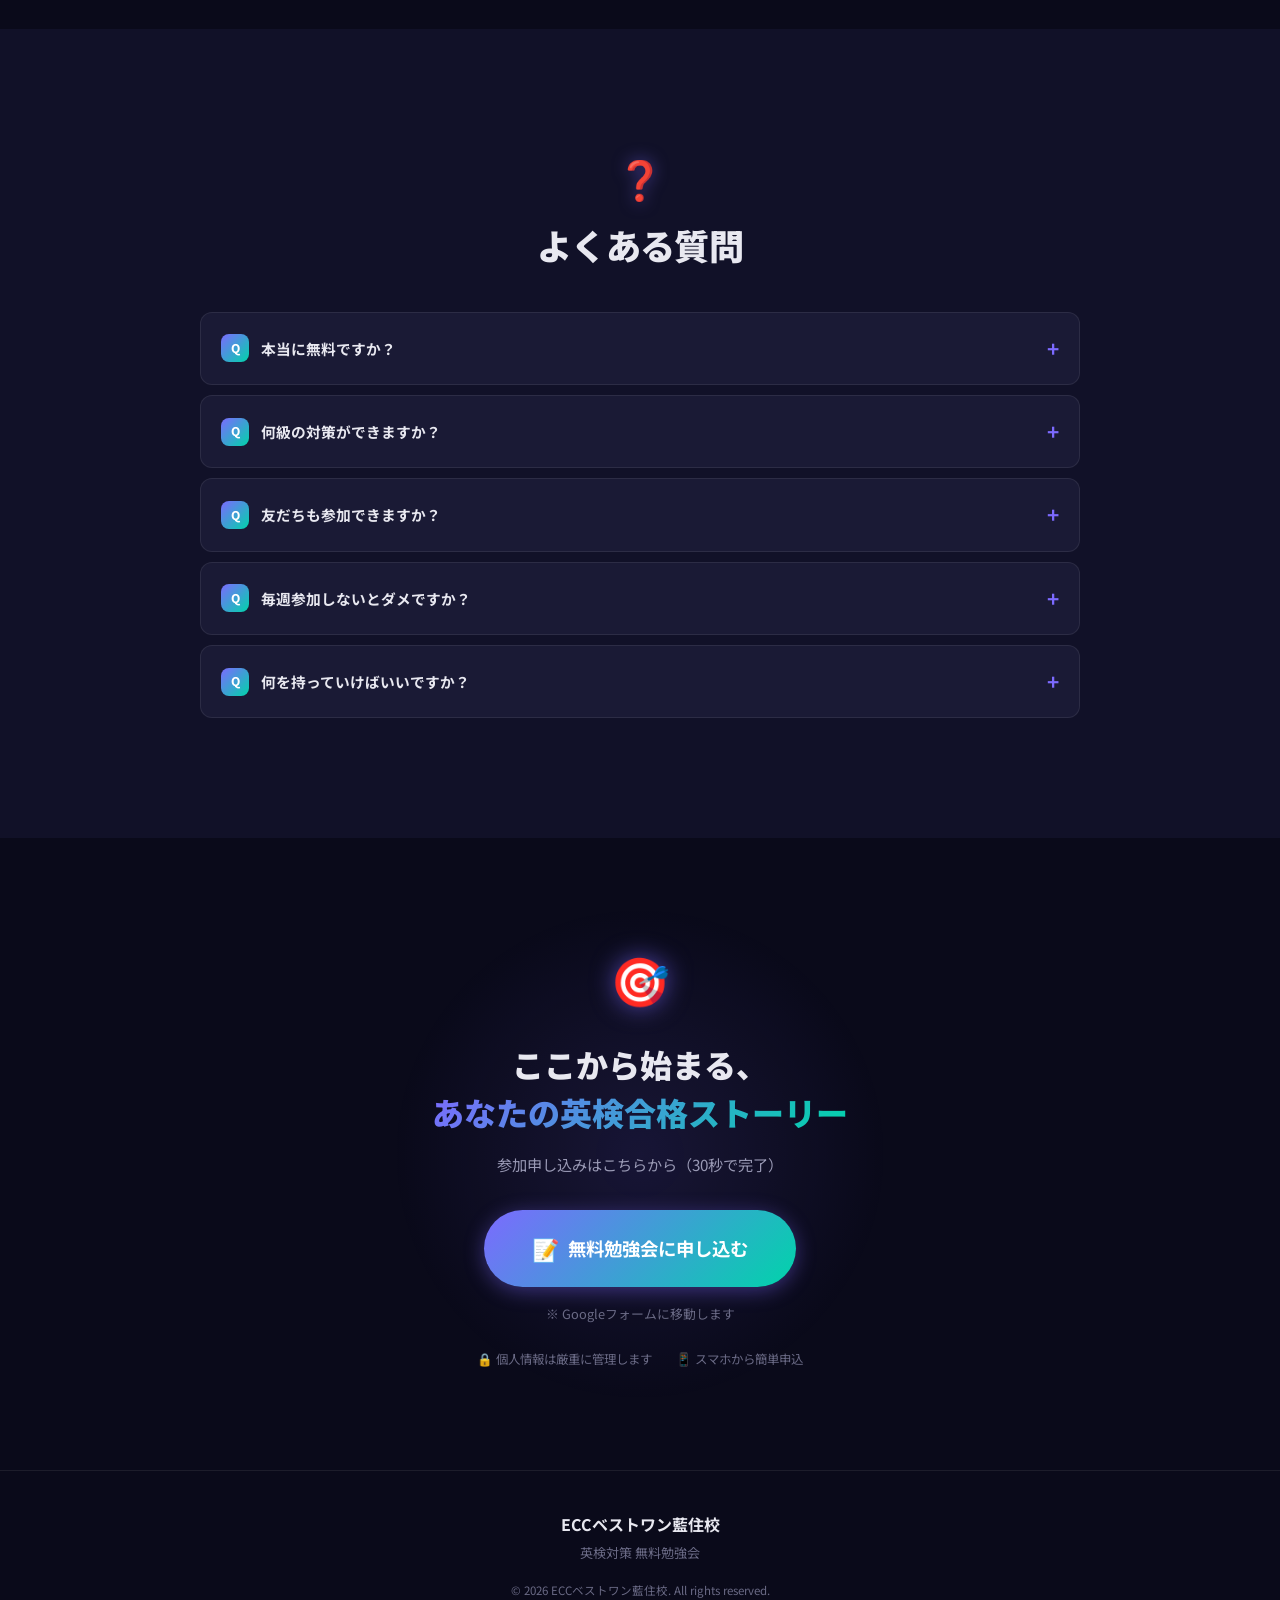
==== commit b5a34dc3: "up" ====
--- a/index.html
+++ b/index.html
@@ -231,7 +231,7 @@
                 </div>
                 <div class="schedule__row">
                     <div class="schedule__label">📱 持ち物</div>
-                    <div class="schedule__value">スマートフォン or タブレット</div>
+                    <div class="schedule__value">スマートフォン or タブレット<br><span class="schedule__note-inline">※ お持ちでない場合は教室でご用意します</span></div>
                 </div>
                 <div class="schedule__row schedule__row--highlight">
                     <div class="schedule__label">👤 定員</div>
--- a/style.css
+++ b/style.css
@@ -811,6 +811,13 @@
     color: var(--color-accent);
 }
 
+.schedule__note-inline {
+    font-size: 0.75rem;
+    font-weight: 500;
+    color: var(--color-secondary);
+    opacity: 0.9;
+}
+
 /* Calendar - Full Grid */
 .schedule__calendar {
     text-align: center;
